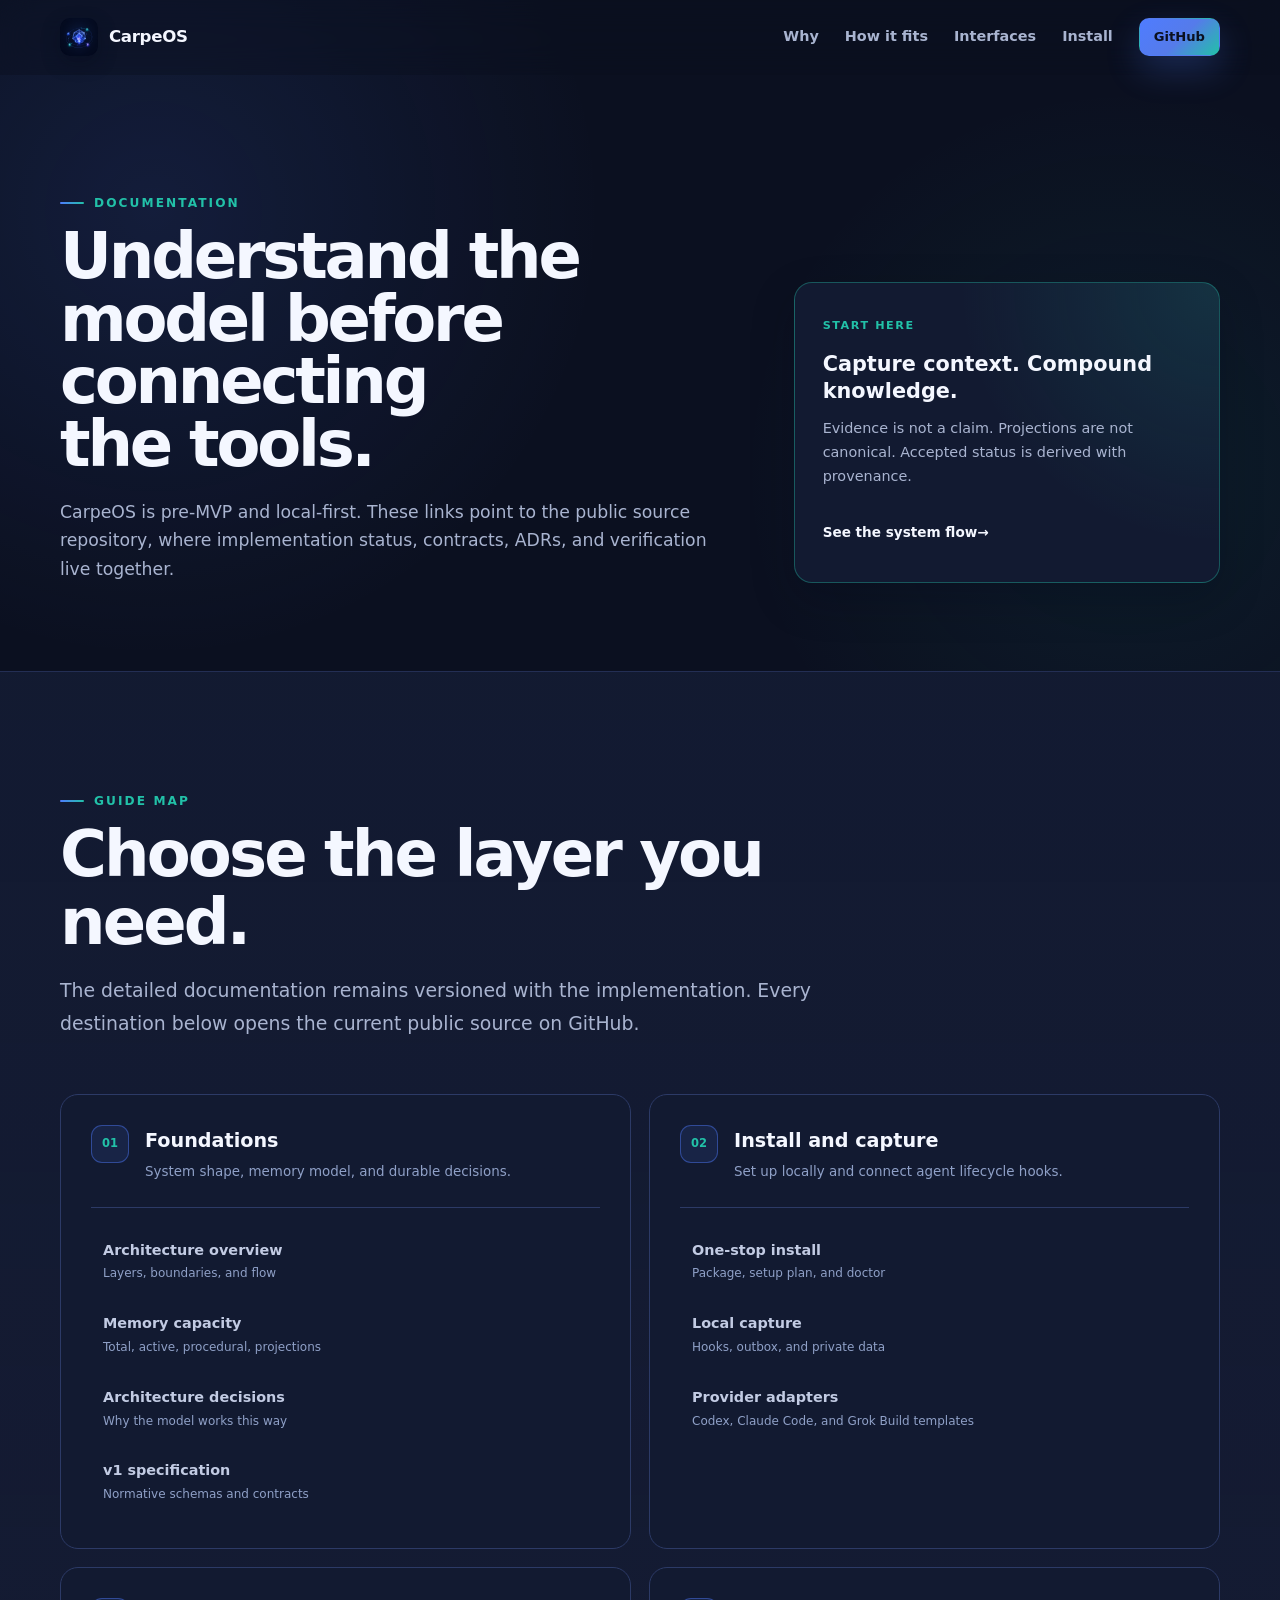
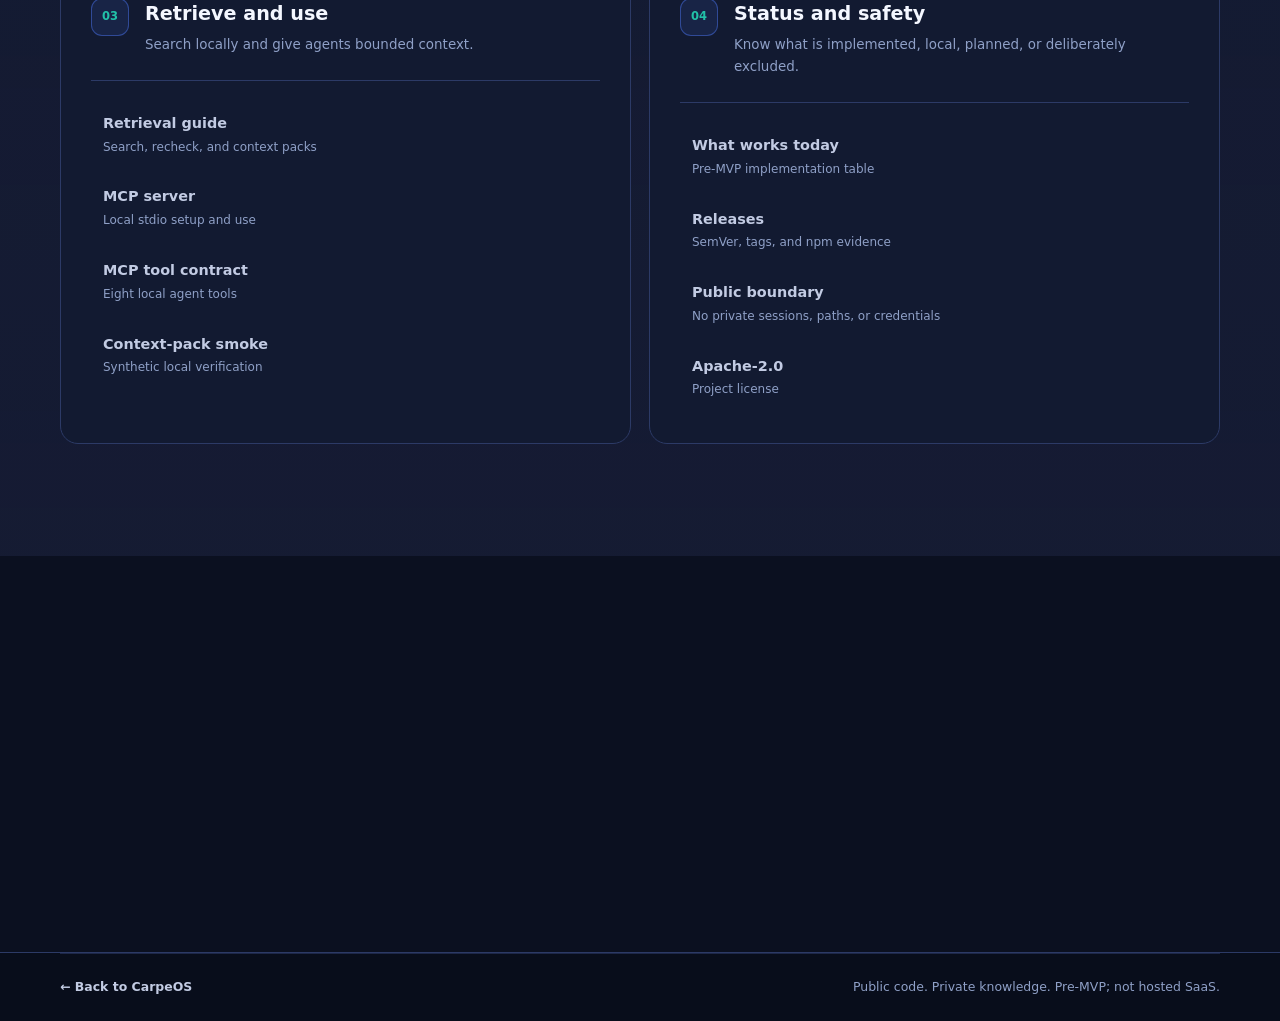
==== docs/index.html @ 7a4522d5 "fix: prevent orphaned closing CTA text" ====
<!doctype html>
<html lang="en">
<head>
  <meta charset="utf-8">
  <meta name="viewport" content="width=device-width, initial-scale=1">
  <meta name="theme-color" content="#0B1020">
  <meta name="description" content="A focused map of CarpeOS architecture, installation, capture, retrieval, MCP, and design records.">
  <title>Documentation — CarpeOS</title>
  <link rel="icon" href="../assets/carpeos-mark.png" type="image/png">
  <link rel="stylesheet" href="../css/styles.css">
  <script src="../js/main.js" defer></script>
</head>
<body>
  <a class="skip-link" href="#main-content">Skip to content</a>

  <header class="site-header is-scrolled" data-header>
    <nav class="nav container" aria-label="Primary navigation">
      <a class="brand" href="../index.html#top" aria-label="CarpeOS home">
        <img src="../assets/carpeos-mark.png" alt="" width="38" height="38">
        <span>CarpeOS</span>
      </a>
      <button class="nav-toggle" type="button" aria-expanded="false" aria-controls="primary-links" aria-label="Open navigation" data-nav-toggle>
        <span aria-hidden="true"></span>
        <span aria-hidden="true"></span>
      </button>
      <div class="nav-links" id="primary-links" data-nav-links>
        <a href="../index.html#why">Why</a>
        <a href="../index.html#how">How it fits</a>
        <a href="../index.html#interfaces">Interfaces</a>
        <a href="../index.html#install">Install</a>
        <a class="button button-small button-primary" href="https://github.com/innocarpe/carpeos" target="_blank" rel="noopener noreferrer">GitHub</a>
      </div>
    </nav>
  </header>

  <main id="main-content" tabindex="-1">
    <section class="docs-hero section" aria-labelledby="docs-heading">
      <div class="container docs-hero-inner">
        <div class="reveal">
          <span class="eyebrow">Documentation</span>
          <h1 id="docs-heading">Understand the model before connecting the tools.</h1>
          <p>CarpeOS is pre-MVP and local-first. These links point to the public source repository, where implementation status, contracts, ADRs, and verification live together.</p>
        </div>
        <div class="docs-hero-card reveal">
          <span>Start here</span>
          <strong>Capture context. Compound knowledge.</strong>
          <p>Evidence is not a claim. Projections are not canonical. Accepted status is derived with provenance.</p>
          <a href="../index.html#how">See the system flow <span aria-hidden="true">→</span></a>
        </div>
      </div>
    </section>

    <section class="docs-directory section section-muted" aria-labelledby="directory-heading">
      <div class="container">
        <div class="section-heading reveal">
          <span class="eyebrow">Guide map</span>
          <h2 id="directory-heading">Choose the layer you need.</h2>
          <p>The detailed documentation remains versioned with the implementation. Every destination below opens the current public source on GitHub.</p>
        </div>

        <div class="docs-directory-grid">
          <section class="docs-group reveal" aria-labelledby="group-foundations">
            <div class="docs-group-heading">
              <span aria-hidden="true">01</span>
              <div><h3 id="group-foundations">Foundations</h3><p>System shape, memory model, and durable decisions.</p></div>
            </div>
            <ul>
              <li><a href="https://github.com/innocarpe/carpeos/blob/main/docs/architecture/overview.md" target="_blank" rel="noopener noreferrer"><span>Architecture overview</span><small>Layers, boundaries, and flow</small></a></li>
              <li><a href="https://github.com/innocarpe/carpeos/blob/main/docs/architecture/memory-capacity.md" target="_blank" rel="noopener noreferrer"><span>Memory capacity</span><small>Total, active, procedural, projections</small></a></li>
              <li><a href="https://github.com/innocarpe/carpeos/tree/main/docs/adr" target="_blank" rel="noopener noreferrer"><span>Architecture decisions</span><small>Why the model works this way</small></a></li>
              <li><a href="https://github.com/innocarpe/carpeos/tree/main/spec/v1" target="_blank" rel="noopener noreferrer"><span>v1 specification</span><small>Normative schemas and contracts</small></a></li>
            </ul>
          </section>

          <section class="docs-group reveal" aria-labelledby="group-install">
            <div class="docs-group-heading">
              <span aria-hidden="true">02</span>
              <div><h3 id="group-install">Install and capture</h3><p>Set up locally and connect agent lifecycle hooks.</p></div>
            </div>
            <ul>
              <li><a href="https://github.com/innocarpe/carpeos/blob/main/docs/guides/one-stop-install.md" target="_blank" rel="noopener noreferrer"><span>One-stop install</span><small>Package, setup plan, and doctor</small></a></li>
              <li><a href="https://github.com/innocarpe/carpeos/blob/main/docs/guides/local-capture.md" target="_blank" rel="noopener noreferrer"><span>Local capture</span><small>Hooks, outbox, and private data</small></a></li>
              <li><a href="https://github.com/innocarpe/carpeos/tree/main/adapters" target="_blank" rel="noopener noreferrer"><span>Provider adapters</span><small>Codex, Claude Code, and Grok Build templates</small></a></li>
            </ul>
          </section>

          <section class="docs-group reveal" aria-labelledby="group-retrieval">
            <div class="docs-group-heading">
              <span aria-hidden="true">03</span>
              <div><h3 id="group-retrieval">Retrieve and use</h3><p>Search locally and give agents bounded context.</p></div>
            </div>
            <ul>
              <li><a href="https://github.com/innocarpe/carpeos/blob/main/docs/guides/retrieval.md" target="_blank" rel="noopener noreferrer"><span>Retrieval guide</span><small>Search, recheck, and context packs</small></a></li>
              <li><a href="https://github.com/innocarpe/carpeos/blob/main/docs/guides/mcp-server.md" target="_blank" rel="noopener noreferrer"><span>MCP server</span><small>Local stdio setup and use</small></a></li>
              <li><a href="https://github.com/innocarpe/carpeos/blob/main/docs/contracts/mcp-tools-v1.md" target="_blank" rel="noopener noreferrer"><span>MCP tool contract</span><small>Eight local agent tools</small></a></li>
              <li><a href="https://github.com/innocarpe/carpeos/blob/main/docs/guides/mcp-context-pack-smoke.md" target="_blank" rel="noopener noreferrer"><span>Context-pack smoke</span><small>Synthetic local verification</small></a></li>
            </ul>
          </section>

          <section class="docs-group reveal" aria-labelledby="group-status">
            <div class="docs-group-heading">
              <span aria-hidden="true">04</span>
              <div><h3 id="group-status">Status and safety</h3><p>Know what is implemented, local, planned, or deliberately excluded.</p></div>
            </div>
            <ul>
              <li><a href="https://github.com/innocarpe/carpeos#what-works-today" target="_blank" rel="noopener noreferrer"><span>What works today</span><small>Pre-MVP implementation table</small></a></li>
              <li><a href="https://github.com/innocarpe/carpeos/blob/main/docs/maintainers/versioning-and-releases.md" target="_blank" rel="noopener noreferrer"><span>Releases</span><small>SemVer, tags, and npm evidence</small></a></li>
              <li><a href="https://github.com/innocarpe/carpeos/blob/main/AGENTS.md" target="_blank" rel="noopener noreferrer"><span>Public boundary</span><small>No private sessions, paths, or credentials</small></a></li>
              <li><a href="https://github.com/innocarpe/carpeos/blob/main/LICENSE" target="_blank" rel="noopener noreferrer"><span>Apache-2.0</span><small>Project license</small></a></li>
            </ul>
          </section>
        </div>
      </div>
    </section>

    <section class="closing-cta" aria-labelledby="closing-title">
      <div class="container closing-inner reveal">
        <div>
          <span class="eyebrow">Ready to inspect</span>
          <h2 id="closing-title">Start with a dry‑run setup plan.</h2>
        </div>
        <div class="closing-actions">
          <a class="button button-primary" href="../index.html#install">Install commands</a>
          <a class="button button-secondary" href="https://github.com/innocarpe/carpeos" target="_blank" rel="noopener noreferrer">Browse source</a>
        </div>
      </div>
    </section>
  </main>

  <footer class="site-footer">
    <div class="container footer-bottom docs-footer-bottom">
      <a href="../index.html#top">← Back to CarpeOS</a>
      <span>Public code. Private knowledge. Pre-MVP; not hosted SaaS.</span>
    </div>
  </footer>
</body>
</html>
---- css/styles.css ----
/* CarpeOS website — original static design system */

:root {
  color-scheme: dark;
  --bg-0: #0b1020;
  --bg-1: #151b33;
  --surface-0: #1a2340;
  --surface-1: #121a31;
  --surface-2: #202b4d;
  --stroke: #2c3a66;
  --stroke-strong: #4f66a3;
  --text-0: #f4f7ff;
  --text-1: #c2cbe3;
  --text-2: #a9b4d0;
  --text-3: #8fa0c7;
  --accent-0: #4f7cff;
  --accent-1: #22c1a8;
  --shadow-soft: 0 24px 80px rgba(0, 0, 0, 0.26);
  --shadow-card: 0 16px 44px rgba(2, 6, 23, 0.22);
  --radius-md: 18px;
  --radius-lg: 26px;
  --radius-xl: 34px;
  --container: 1160px;
  --nav-height: 74px;
  --ease-out: cubic-bezier(0.22, 1, 0.36, 1);
}

*,
*::before,
*::after {
  box-sizing: border-box;
}

html {
  scroll-behavior: smooth;
  overflow-x: hidden;
  scroll-padding-top: calc(var(--nav-height) + 22px);
  background: var(--bg-0);
}

body {
  margin: 0;
  min-width: 320px;
  overflow-x: hidden;
  background:
    radial-gradient(circle at 12% 8%, rgba(79, 124, 255, 0.12), transparent 28rem),
    radial-gradient(circle at 88% 18%, rgba(34, 193, 168, 0.08), transparent 24rem),
    var(--bg-0);
  color: var(--text-1);
  font-family: Inter, ui-sans-serif, system-ui, -apple-system, BlinkMacSystemFont, "Segoe UI", sans-serif;
  font-size: 16px;
  line-height: 1.65;
  text-rendering: optimizeLegibility;
  -webkit-font-smoothing: antialiased;
}

img,
picture,
svg {
  display: block;
  max-width: 100%;
}

button,
a {
  -webkit-tap-highlight-color: transparent;
}

button,
input,
textarea,
select {
  font: inherit;
}

a {
  color: inherit;
  text-decoration: none;
}

a:focus-visible,
button:focus-visible {
  outline: 3px solid var(--accent-1);
  outline-offset: 4px;
  border-radius: 6px;
}

::selection {
  background: rgba(79, 124, 255, 0.42);
  color: var(--text-0);
}

.skip-link {
  position: fixed;
  z-index: 1000;
  top: 14px;
  left: 16px;
  padding: 11px 16px;
  transform: translateY(-150%);
  border: 1px solid var(--accent-1);
  border-radius: 10px;
  background: var(--bg-0);
  color: var(--text-0);
  font-weight: 700;
  transition: transform 160ms ease;
}

.skip-link:focus {
  transform: translateY(0);
}

.container {
  width: min(calc(100% - 40px), var(--container));
  margin-inline: auto;
}

.section {
  position: relative;
  padding: 112px 0;
}

.section-muted {
  border-block: 1px solid rgba(44, 58, 102, 0.65);
  background:
    linear-gradient(180deg, rgba(18, 26, 49, 0.86), rgba(21, 27, 51, 0.68)),
    var(--bg-1);
}

.section-heading {
  max-width: 760px;
  margin-bottom: 54px;
}

.section-heading-split {
  display: grid;
  max-width: none;
  grid-template-columns: minmax(0, 1.1fr) minmax(280px, 0.7fr);
  gap: 56px;
  align-items: end;
}

.section-heading h2,
.model-copy h2,
.install-copy h2,
.closing-inner h2 {
  margin: 10px 0 18px;
  color: var(--text-0);
  font-size: clamp(2.2rem, 5vw, 4rem);
  line-height: 1.05;
  letter-spacing: -0.045em;
}

.section-heading p,
.model-copy > p,
.install-copy > p {
  margin: 0;
  color: var(--text-2);
  font-size: clamp(1rem, 1.7vw, 1.18rem);
  line-height: 1.75;
}

.eyebrow {
  display: inline-flex;
  align-items: center;
  gap: 10px;
  color: var(--accent-1);
  font-size: 0.76rem;
  font-weight: 800;
  letter-spacing: 0.17em;
  text-transform: uppercase;
}

.eyebrow::before {
  width: 24px;
  height: 2px;
  border-radius: 999px;
  background: linear-gradient(90deg, var(--accent-0), var(--accent-1));
  content: "";
}

/* Navigation */

.site-header {
  position: fixed;
  z-index: 100;
  inset: 0 0 auto;
  border-bottom: 1px solid transparent;
  background: rgba(11, 16, 32, 0.4);
  backdrop-filter: blur(16px);
  transition: background 220ms ease, border-color 220ms ease, box-shadow 220ms ease;
}

.site-header.is-scrolled {
  border-color: rgba(44, 58, 102, 0.78);
  background: rgba(11, 16, 32, 0.9);
  box-shadow: 0 12px 38px rgba(0, 0, 0, 0.2);
}

.nav {
  display: flex;
  min-height: var(--nav-height);
  align-items: center;
  justify-content: space-between;
  gap: 28px;
}

.brand {
  display: inline-flex;
  min-height: 44px;
  align-items: center;
  gap: 11px;
  color: var(--text-0);
  font-size: 1.04rem;
  font-weight: 800;
  letter-spacing: -0.02em;
}

.brand img {
  border-radius: 10px;
  box-shadow: 0 7px 18px rgba(3, 8, 25, 0.35);
}

.nav-links {
  display: flex;
  align-items: center;
  gap: 26px;
  color: var(--text-2);
  font-size: 0.9rem;
  font-weight: 650;
}

.nav-links > a:not(.button) {
  position: relative;
  padding: 10px 0;
  transition: color 160ms ease;
}

.nav-links > a:not(.button)::after {
  position: absolute;
  right: 0;
  bottom: 5px;
  left: 0;
  height: 1px;
  transform: scaleX(0);
  transform-origin: left;
  background: var(--accent-1);
  content: "";
  transition: transform 180ms ease;
}

.nav-links > a:not(.button):hover,
.nav-links > a:not(.button):focus-visible {
  color: var(--text-0);
}

.nav-links > a:not(.button):hover::after {
  transform: scaleX(1);
}

.nav-toggle {
  display: none;
  width: 46px;
  height: 46px;
  align-items: center;
  justify-content: center;
  flex-direction: column;
  gap: 6px;
  border: 1px solid var(--stroke);
  border-radius: 12px;
  background: var(--surface-1);
  color: var(--text-0);
  cursor: pointer;
}

.nav-toggle span {
  width: 20px;
  height: 2px;
  border-radius: 99px;
  background: currentColor;
  transition: transform 180ms ease;
}

.nav-toggle[aria-expanded="true"] span:first-child {
  transform: translateY(4px) rotate(45deg);
}

.nav-toggle[aria-expanded="true"] span:last-child {
  transform: translateY(-4px) rotate(-45deg);
}

/* Buttons */

.button {
  display: inline-flex;
  min-height: 50px;
  align-items: center;
  justify-content: center;
  gap: 8px;
  padding: 13px 20px;
  border: 1px solid transparent;
  border-radius: 13px;
  font-size: 0.93rem;
  font-weight: 780;
  line-height: 1;
  transition: transform 180ms var(--ease-out), border-color 180ms ease, background 180ms ease, box-shadow 180ms ease;
}

.button:hover {
  transform: translateY(-2px);
}

.button-primary {
  background: linear-gradient(135deg, var(--accent-0), #557bea 52%, var(--accent-1));
  color: var(--bg-0);
  box-shadow: 0 14px 34px rgba(79, 124, 255, 0.24);
}

.button-primary:hover {
  box-shadow: 0 18px 44px rgba(79, 124, 255, 0.34);
}

.button-secondary,
.button-ghost {
  border-color: var(--stroke);
  background: rgba(26, 35, 64, 0.72);
  color: var(--text-0);
}

.button-secondary:hover,
.button-ghost:hover {
  border-color: var(--stroke-strong);
  background: var(--surface-2);
}

.button-small {
  min-height: 38px;
  padding: 9px 14px;
  border-radius: 10px;
  font-size: 0.82rem;
}

/* Hero */

.hero {
  min-height: 100svh;
  padding-top: calc(var(--nav-height) + 104px);
  padding-bottom: 54px;
  overflow: hidden;
}

.hero::before {
  position: absolute;
  inset: 0;
  opacity: 0.26;
  background-image:
    linear-gradient(rgba(79, 124, 255, 0.09) 1px, transparent 1px),
    linear-gradient(90deg, rgba(79, 124, 255, 0.09) 1px, transparent 1px);
  background-size: 68px 68px;
  mask-image: linear-gradient(to bottom, black, transparent 74%);
  content: "";
  pointer-events: none;
}

.hero-glow {
  position: absolute;
  width: 460px;
  height: 460px;
  border-radius: 50%;
  filter: blur(90px);
  opacity: 0.12;
  pointer-events: none;
}

.hero-glow-one {
  top: 13%;
  left: -220px;
  background: var(--accent-0);
}

.hero-glow-two {
  top: 24%;
  right: -260px;
  background: var(--accent-1);
}

.hero-grid {
  position: relative;
  z-index: 1;
  display: grid;
  grid-template-columns: minmax(0, 0.92fr) minmax(420px, 1.08fr);
  gap: clamp(52px, 8vw, 98px);
  align-items: center;
}

.hero-copy {
  min-width: 0;
}

.status-pill {
  display: inline-flex;
  max-width: 100%;
  align-items: center;
  flex-wrap: wrap;
  gap: 10px;
  margin-bottom: 28px;
  padding: 8px 12px;
  border: 1px solid rgba(79, 124, 255, 0.36);
  border-radius: 999px;
  background: rgba(26, 35, 64, 0.72);
  color: var(--text-2);
  font-size: 0.77rem;
  font-weight: 750;
  letter-spacing: 0.04em;
  overflow-wrap: anywhere;
}

.status-dot {
  width: 8px;
  height: 8px;
  border-radius: 50%;
  background: var(--accent-1);
  box-shadow: 0 0 0 5px rgba(34, 193, 168, 0.12);
}

.hero h1 {
  margin: 0;
  color: var(--text-0);
  font-size: clamp(3.8rem, 7.3vw, 6.8rem);
  line-height: 0.93;
  letter-spacing: -0.068em;
  overflow-wrap: anywhere;
}

.hero h1 span {
  color: var(--accent-1);
}

@supports ((background-clip: text) or (-webkit-background-clip: text)) {
  .hero h1 span {
    background: linear-gradient(100deg, var(--accent-0), #83a0ff 43%, var(--accent-1));
    -webkit-background-clip: text;
    background-clip: text;
    color: transparent;
  }
}

.hero-lede {
  max-width: 660px;
  margin: 30px 0 0;
  color: var(--text-2);
  font-size: clamp(1.08rem, 2vw, 1.28rem);
  line-height: 1.72;
}

.hero-actions {
  display: flex;
  flex-wrap: wrap;
  gap: 12px;
  margin-top: 34px;
}

.hero-note {
  margin: 20px 0 0;
  color: var(--text-3);
  font-size: 0.88rem;
  font-weight: 600;
}

.hero-visual {
  position: relative;
  padding: 34px;
}

.visual-frame {
  position: relative;
  isolation: isolate;
}

.visual-frame::before,
.visual-frame::after {
  position: absolute;
  z-index: -1;
  border-radius: 32px;
  content: "";
}

.visual-frame::before {
  inset: -16px;
  border: 1px solid rgba(79, 124, 255, 0.25);
  background: linear-gradient(145deg, rgba(79, 124, 255, 0.1), rgba(34, 193, 168, 0.06));
  transform: rotate(2deg);
}

.visual-frame::after {
  inset: 14% -8% -11% 12%;
  background: linear-gradient(135deg, rgba(79, 124, 255, 0.2), rgba(34, 193, 168, 0.12));
  filter: blur(52px);
}

.visual-frame > img {
  width: 100%;
  border: 1px solid rgba(143, 160, 199, 0.2);
  border-radius: 28px;
  box-shadow: var(--shadow-soft);
}

.signal-card {
  position: absolute;
  display: grid;
  min-width: 188px;
  gap: 4px;
  padding: 13px 16px;
  border: 1px solid rgba(79, 124, 255, 0.34);
  border-radius: 13px;
  background: rgba(11, 16, 32, 0.9);
  box-shadow: var(--shadow-card);
  backdrop-filter: blur(14px);
}

.signal-card span {
  color: var(--accent-1);
  font-size: 0.67rem;
  font-weight: 800;
  letter-spacing: 0.13em;
  text-transform: uppercase;
}

.signal-card strong {
  color: var(--text-0);
  font-size: 0.78rem;
}

.signal-card-one {
  top: -22px;
  right: -18px;
}

.signal-card-two {
  bottom: -28px;
  left: -24px;
}

.trust-strip {
  position: relative;
  z-index: 2;
  display: grid;
  margin-top: 92px;
  padding: 20px 24px;
  border: 1px solid rgba(44, 58, 102, 0.72);
  border-radius: 16px;
  grid-template-columns: repeat(4, 1fr);
  background: rgba(18, 26, 49, 0.72);
}

.trust-strip span {
  position: relative;
  padding: 0 18px;
  color: var(--text-2);
  font-size: 0.8rem;
  font-weight: 700;
  text-align: center;
}

.trust-strip span + span::before {
  position: absolute;
  top: 10%;
  left: 0;
  width: 1px;
  height: 80%;
  background: var(--stroke);
  content: "";
}

/* Problem cards */

.problem-grid {
  display: grid;
  grid-template-columns: repeat(2, minmax(0, 1fr));
  gap: 18px;
}

.problem-card,
.interface-card,
.docs-card {
  position: relative;
  overflow: hidden;
  border: 1px solid rgba(44, 58, 102, 0.86);
  border-radius: var(--radius-md);
  background: linear-gradient(155deg, rgba(26, 35, 64, 0.96), rgba(18, 26, 49, 0.88));
  box-shadow: var(--shadow-card);
  transition: transform 220ms var(--ease-out), border-color 220ms ease, box-shadow 220ms ease;
}

.problem-card:hover,
.interface-card:hover,
.docs-card:hover {
  transform: translateY(-5px);
  border-color: rgba(79, 124, 255, 0.62);
  box-shadow: 0 22px 54px rgba(0, 0, 0, 0.28);
}

.problem-card {
  display: flex;
  min-height: 260px;
  padding: 30px;
  flex-direction: column;
}

.card-index {
  color: var(--accent-1);
  font-size: 0.72rem;
  font-weight: 850;
  letter-spacing: 0.16em;
}

.problem-card h3,
.interface-card h3,
.docs-card h3,
.process-step h3 {
  margin: 18px 0 10px;
  color: var(--text-0);
  font-size: 1.24rem;
  line-height: 1.25;
  letter-spacing: -0.025em;
}

.problem-card p,
.interface-card p,
.docs-card p,
.process-step p {
  margin: 0;
  color: var(--text-2);
}

.card-resolution {
  margin-top: auto;
  padding: 28px 0 0 16px;
  border-left: 2px solid var(--accent-1);
  color: var(--text-1);
  font-size: 0.86rem;
  line-height: 1.55;
}

/* Architecture */

.architecture-frame {
  margin: 0;
  overflow: hidden;
  border: 1px solid var(--stroke);
  border-radius: var(--radius-lg);
  background: var(--surface-1);
  box-shadow: var(--shadow-soft);
}

.architecture-frame img {
  width: 100%;
  height: auto;
}

.process-grid {
  display: grid;
  margin: 30px 0 0;
  padding: 0;
  grid-template-columns: repeat(4, minmax(0, 1fr));
  list-style: none;
}

.process-step {
  position: relative;
  display: flex;
  gap: 16px;
  padding: 24px 20px;
}

.process-step + .process-step {
  border-left: 1px solid var(--stroke);
}

.process-step > span {
  display: grid;
  width: 32px;
  height: 32px;
  flex: 0 0 auto;
  place-items: center;
  border: 1px solid rgba(79, 124, 255, 0.48);
  border-radius: 10px;
  background: rgba(79, 124, 255, 0.1);
  color: var(--accent-1);
  font-size: 0.74rem;
  font-weight: 850;
}

.process-step h3 {
  margin: 1px 0 8px;
  font-size: 1rem;
}

.process-step p {
  font-size: 0.86rem;
  line-height: 1.55;
}

/* Interfaces */

.interface-grid {
  display: grid;
  grid-template-columns: 1.12fr 0.94fr 0.94fr;
  gap: 18px;
}

.interface-card {
  display: flex;
  min-height: 360px;
  padding: 30px;
  flex-direction: column;
}

.interface-card-featured {
  border-color: rgba(34, 193, 168, 0.34);
  background:
    radial-gradient(circle at 75% 0%, rgba(34, 193, 168, 0.14), transparent 44%),
    linear-gradient(155deg, rgba(26, 35, 64, 0.98), rgba(18, 26, 49, 0.92));
}

.interface-icon {
  display: grid;
  width: 54px;
  height: 54px;
  place-items: center;
  border: 1px solid rgba(79, 124, 255, 0.38);
  border-radius: 15px;
  background: rgba(79, 124, 255, 0.1);
  color: var(--accent-1);
  font-family: ui-monospace, SFMono-Regular, Menlo, Consolas, monospace;
  font-size: 1.1rem;
  font-weight: 800;
}

.interface-label {
  display: block;
  margin-top: 28px;
  color: var(--text-3);
  font-size: 0.75rem;
  font-weight: 800;
  letter-spacing: 0.14em;
  text-transform: uppercase;
}

.interface-card h3 {
  max-width: 340px;
  margin-top: 12px;
  font-size: 1.45rem;
}

.interface-card code {
  display: block;
  overflow-x: auto;
  margin-top: auto;
  padding: 12px 14px;
  border: 1px solid rgba(44, 58, 102, 0.7);
  border-radius: 10px;
  background: rgba(11, 16, 32, 0.62);
  color: var(--text-2);
  font-family: ui-monospace, SFMono-Regular, Menlo, Consolas, monospace;
  font-size: 0.8rem;
  overflow-wrap: anywhere;
  white-space: normal;
}

/* Trust model */

.model-grid {
  display: grid;
  grid-template-columns: minmax(0, 0.86fr) minmax(420px, 1.14fr);
  gap: clamp(58px, 9vw, 110px);
  align-items: center;
}

.check-list {
  display: grid;
  gap: 14px;
  margin: 30px 0 0;
  padding: 0;
  list-style: none;
}

.check-list li {
  position: relative;
  padding-left: 31px;
  color: var(--text-1);
}

.check-list li::before {
  position: absolute;
  top: 0.4em;
  left: 0;
  display: grid;
  width: 18px;
  height: 18px;
  place-items: center;
  border: 1px solid rgba(34, 193, 168, 0.42);
  border-radius: 50%;
  background: rgba(34, 193, 168, 0.1);
  color: var(--accent-1);
  content: "✓";
  font-size: 0.68rem;
  font-weight: 900;
}

.model-stack {
  display: grid;
  padding: 34px;
  border: 1px solid var(--stroke);
  border-radius: var(--radius-lg);
  background:
    radial-gradient(circle at 50% 10%, rgba(79, 124, 255, 0.14), transparent 42%),
    var(--surface-1);
  box-shadow: var(--shadow-soft);
}

.model-node {
  display: flex;
  min-height: 66px;
  align-items: center;
  justify-content: space-between;
  gap: 16px;
  padding: 16px 20px;
  border: 1px solid var(--stroke);
  border-radius: 13px;
  background: rgba(26, 35, 64, 0.82);
}

.model-node span {
  color: var(--text-0);
  font-weight: 800;
}

.model-node small {
  color: var(--text-3);
  font-size: 0.78rem;
}

.model-node-accent {
  border-color: rgba(79, 124, 255, 0.72);
  background: linear-gradient(120deg, rgba(79, 124, 255, 0.18), rgba(34, 193, 168, 0.08));
}

.model-arrow {
  height: 28px;
  color: var(--accent-1);
  text-align: center;
}

.model-branch {
  display: grid;
  margin-top: 28px;
  grid-template-columns: 1fr 1fr;
  gap: 12px;
}

.model-branch .model-node {
  display: grid;
  justify-content: start;
}

.model-result {
  margin-top: 18px;
  padding: 18px 20px;
  border-radius: 13px;
  background: linear-gradient(100deg, var(--accent-0), var(--accent-1));
  color: var(--bg-0);
  font-weight: 850;
  text-align: center;
}

/* Install */

.section-install {
  border-block: 1px solid var(--stroke);
  background:
    radial-gradient(circle at 15% 48%, rgba(79, 124, 255, 0.13), transparent 34%),
    radial-gradient(circle at 90% 50%, rgba(34, 193, 168, 0.08), transparent 28%),
    var(--surface-1);
}

.install-grid {
  display: grid;
  grid-template-columns: minmax(0, 0.78fr) minmax(480px, 1.22fr);
  gap: clamp(52px, 8vw, 90px);
  align-items: center;
}

.install-links {
  display: flex;
  flex-wrap: wrap;
  gap: 22px;
  margin-top: 28px;
}

.install-links a {
  display: inline-flex;
  min-height: 44px;
  align-items: center;
  color: var(--text-0);
  font-weight: 750;
}

.install-links a:hover {
  color: var(--accent-1);
}

.terminal {
  overflow: hidden;
  border: 1px solid rgba(79, 124, 255, 0.36);
  border-radius: 18px;
  background: #080d1b;
  box-shadow: var(--shadow-soft);
}

.terminal-bar {
  display: grid;
  min-height: 48px;
  padding: 0 16px;
  align-items: center;
  grid-template-columns: 1fr auto 1fr;
  border-bottom: 1px solid var(--stroke);
  background: var(--surface-0);
  color: var(--text-3);
  font-size: 0.72rem;
  font-weight: 700;
}

.terminal-dots {
  display: flex;
  gap: 6px;
}

.terminal-dots i {
  width: 8px;
  height: 8px;
  border-radius: 50%;
  background: var(--stroke-strong);
}

.terminal-dots i:nth-child(2) {
  background: var(--accent-0);
}

.terminal-dots i:nth-child(3) {
  background: var(--accent-1);
}

.copy-button {
  justify-self: end;
  min-width: 44px;
  min-height: 44px;
  padding: 7px 10px;
  border: 1px solid var(--stroke);
  border-radius: 8px;
  background: transparent;
  color: var(--text-2);
  font-size: 0.7rem;
  font-weight: 750;
  cursor: pointer;
}

.copy-button:hover {
  border-color: var(--accent-1);
  color: var(--text-0);
}

.terminal pre {
  margin: 0;
  padding: 28px;
  overflow-x: auto;
  color: var(--text-0);
  font-family: ui-monospace, SFMono-Regular, Menlo, Consolas, monospace;
  font-size: 0.86rem;
  line-height: 1.85;
  white-space: pre;
}

.terminal .comment {
  color: var(--text-3);
}

.terminal-footnote {
  margin: 0;
  padding: 15px 28px;
  border-top: 1px solid var(--stroke);
  background: rgba(18, 26, 49, 0.72);
  color: var(--text-3);
  font-size: 0.76rem;
}

/* Docs */

.docs-grid {
  display: grid;
  grid-template-columns: repeat(3, minmax(0, 1fr));
  gap: 18px;
}

.docs-card {
  display: flex;
  min-height: 300px;
  flex-direction: column;
  padding: 28px;
}

.docs-card > span {
  color: var(--accent-1);
  font-size: 0.7rem;
  font-weight: 800;
  letter-spacing: 0.14em;
  text-transform: uppercase;
}

.docs-card h3 {
  font-size: 1.4rem;
}

.docs-card strong {
  margin-top: auto;
  padding-top: 24px;
  color: var(--text-0);
  font-size: 0.82rem;
}

.docs-hero {
  padding-top: calc(var(--nav-height) + 112px);
  padding-bottom: 88px;
}

.docs-hero-inner {
  display: grid;
  grid-template-columns: minmax(0, 1.12fr) minmax(360px, 0.72fr);
  gap: clamp(48px, 5.5vw, 76px);
  align-items: end;
}

.docs-hero h1 {
  max-width: 760px;
  margin: 12px 0 22px;
  color: var(--text-0);
  font-size: clamp(3.4rem, 5vw, 4.6rem);
  line-height: 0.98;
  letter-spacing: -0.05em;
  overflow-wrap: normal;
  text-wrap: balance;
  word-break: normal;
}

.docs-hero p {
  max-width: 740px;
  margin: 0;
  color: var(--text-2);
  font-size: 1.08rem;
}

.docs-hero-card {
  padding: 28px;
  border: 1px solid rgba(34, 193, 168, 0.36);
  border-radius: var(--radius-md);
  background:
    radial-gradient(circle at 100% 0%, rgba(34, 193, 168, 0.14), transparent 50%),
    var(--surface-1);
  box-shadow: var(--shadow-card);
}

.docs-hero-card > span {
  color: var(--accent-1);
  font-size: 0.7rem;
  font-weight: 800;
  letter-spacing: 0.14em;
  text-transform: uppercase;
}

.docs-hero-card strong {
  display: block;
  margin-top: 14px;
  color: var(--text-0);
  font-size: 1.3rem;
  line-height: 1.3;
}

.docs-hero-card p {
  margin-top: 12px;
  font-size: 0.9rem;
}

.docs-hero-card a {
  display: inline-flex;
  min-height: 44px;
  margin-top: 22px;
  align-items: center;
  color: var(--text-0);
  font-size: 0.85rem;
  font-weight: 800;
}

.docs-hero-card a:hover {
  color: var(--accent-1);
}

.docs-directory {
  border-bottom: 0;
}

.docs-directory-grid {
  display: grid;
  grid-template-columns: repeat(2, minmax(0, 1fr));
  gap: 18px;
}

.docs-group {
  padding: 30px;
  border: 1px solid var(--stroke);
  border-radius: var(--radius-md);
  background: rgba(18, 26, 49, 0.7);
}

.docs-group-heading {
  display: flex;
  gap: 16px;
  align-items: flex-start;
  padding-bottom: 24px;
  border-bottom: 1px solid var(--stroke);
}

.docs-group-heading > span {
  display: grid;
  width: 38px;
  height: 38px;
  flex: 0 0 auto;
  place-items: center;
  border: 1px solid rgba(79, 124, 255, 0.44);
  border-radius: 11px;
  background: rgba(79, 124, 255, 0.1);
  color: var(--accent-1);
  font-size: 0.72rem;
  font-weight: 850;
}

.docs-group h3 {
  margin: 0;
  color: var(--text-0);
  font-size: 1.2rem;
}

.docs-group-heading p {
  margin: 4px 0 0;
  color: var(--text-3);
  font-size: 0.84rem;
}

.docs-group ul {
  display: grid;
  gap: 2px;
  margin: 18px 0 0;
  padding: 0;
  list-style: none;
}

.docs-group li a {
  display: grid;
  padding: 13px 12px;
  border-radius: 10px;
  transition: background 160ms ease;
}

.docs-group li a:hover {
  background: var(--surface-0);
}

.docs-group li span {
  color: var(--text-1);
  font-size: 0.9rem;
  font-weight: 750;
}

.docs-group li small {
  margin-top: 2px;
  color: var(--text-3);
  font-size: 0.75rem;
}

.docs-footer-bottom a {
  color: var(--text-1);
  font-weight: 750;
}

.docs-footer-bottom a:hover {
  color: var(--accent-1);
}

/* Closing + footer */

.closing-cta {
  padding: 0 0 96px;
}

.closing-inner {
  display: flex;
  min-height: 300px;
  align-items: center;
  justify-content: space-between;
  gap: 42px;
  padding: clamp(38px, 6vw, 70px);
  overflow: hidden;
  border: 1px solid rgba(79, 124, 255, 0.44);
  border-radius: var(--radius-xl);
  background:
    radial-gradient(circle at 10% 20%, rgba(79, 124, 255, 0.22), transparent 36%),
    radial-gradient(circle at 90% 90%, rgba(34, 193, 168, 0.14), transparent 32%),
    var(--surface-0);
  box-shadow: var(--shadow-soft);
}

.closing-inner > div:first-child {
  min-width: 0;
  flex: 1;
}

.closing-inner h2 {
  max-width: 780px;
  margin-bottom: 0;
  font-size: clamp(2.2rem, 4vw, 3.4rem);
  line-height: 1.02;
  letter-spacing: -0.045em;
  overflow-wrap: normal;
  text-wrap: balance;
  word-break: normal;
}

.closing-actions {
  display: flex;
  flex: 0 0 auto;
  flex-direction: column;
  gap: 12px;
}

.site-footer {
  border-top: 1px solid var(--stroke);
  background: #080d1b;
}

.footer-grid {
  display: grid;
  padding-block: 68px 48px;
  grid-template-columns: 1.25fr 0.75fr;
  gap: 48px;
}

.footer-brand p {
  max-width: 430px;
  margin: 18px 0 0;
  color: var(--text-3);
}

.footer-links {
  display: grid;
  grid-template-columns: 1fr 1fr;
  gap: 38px;
}

.footer-links > div {
  display: grid;
  align-content: start;
  gap: 10px;
}

.footer-links strong {
  margin-bottom: 6px;
  color: var(--text-0);
  font-size: 0.78rem;
  letter-spacing: 0.08em;
  text-transform: uppercase;
}

.footer-links a {
  color: var(--text-3);
  font-size: 0.86rem;
}

.footer-links a:hover {
  color: var(--accent-1);
}

.footer-bottom {
  display: flex;
  min-height: 68px;
  align-items: center;
  justify-content: space-between;
  border-top: 1px solid rgba(44, 58, 102, 0.6);
  color: var(--text-3);
  font-size: 0.78rem;
}

/* Progressive reveal: content is visible unless JS proves enhancement support. */

.reveal {
  opacity: 1;
  transform: none;
}

.reveal-ready .reveal {
  opacity: 0;
  transform: translateY(22px);
  transition: opacity 700ms var(--ease-out), transform 700ms var(--ease-out);
}

.reveal-ready .reveal.is-visible {
  opacity: 1;
  transform: none;
}

.reveal-ready .problem-grid .reveal:nth-child(2),
.reveal-ready .interface-grid .reveal:nth-child(2),
.reveal-ready .docs-grid .reveal:nth-child(2) {
  transition-delay: 80ms;
}

.reveal-ready .problem-grid .reveal:nth-child(3),
.reveal-ready .interface-grid .reveal:nth-child(3),
.reveal-ready .docs-grid .reveal:nth-child(3) {
  transition-delay: 150ms;
}

.reveal-ready .problem-grid .reveal:nth-child(4) {
  transition-delay: 220ms;
}

/* Responsive */

@media (max-width: 1060px) {
  .nav-links {
    gap: 16px;
  }

  .nav-links > a:nth-child(3),
  .nav-links > a:nth-child(4) {
    display: none;
  }

  .hero-grid,
  .model-grid,
  .install-grid,
  .docs-hero-inner {
    grid-template-columns: 1fr;
  }

  .hero-copy {
    max-width: 820px;
  }

  .hero h1 {
    max-width: 850px;
  }

  .hero-visual {
    width: min(780px, 100%);
    margin-inline: auto;
  }

  .interface-grid {
    grid-template-columns: repeat(2, minmax(0, 1fr));
  }

  .interface-card-featured {
    grid-column: 1 / -1;
  }

  .process-grid {
    grid-template-columns: repeat(2, 1fr);
  }

  .process-step:nth-child(3) {
    border-left: 0;
  }

  .process-step:nth-child(n + 3) {
    border-top: 1px solid var(--stroke);
  }
}

@media (max-width: 820px) {
  :root {
    --nav-height: 68px;
  }

  .container {
    width: min(calc(100% - 30px), var(--container));
  }

  .section {
    padding: 86px 0;
  }

  .site-header {
    position: relative;
  }

  .nav-enhanced .site-header {
    position: fixed;
  }

  .nav {
    position: relative;
  }

  .nav-links {
    flex-wrap: wrap;
    justify-content: flex-end;
  }

  .nav-links > a:nth-child(3),
  .nav-links > a:nth-child(4) {
    display: inline-flex;
  }

  .nav-enhanced .nav-toggle {
    display: flex;
  }

  .nav-enhanced .nav-links {
    position: absolute;
    top: calc(100% + 9px);
    right: 0;
    left: 0;
    display: none;
    padding: 18px;
    align-items: stretch;
    flex-direction: column;
    gap: 3px;
    border: 1px solid var(--stroke);
    border-radius: 16px;
    background: rgba(11, 16, 32, 0.98);
    box-shadow: var(--shadow-soft);
  }

  .nav-enhanced .nav-links[data-open="true"] {
    display: flex;
  }

  .nav-enhanced .nav-links > a {
    min-height: 46px;
    padding: 11px 13px;
    align-items: center;
    border-radius: 9px;
  }

  .nav-enhanced .nav-links > a:not(.button):hover {
    background: var(--surface-1);
  }

  .nav-enhanced .nav-links > a:not(.button)::after {
    display: none;
  }

  .hero {
    min-height: auto;
    padding-top: calc(var(--nav-height) + 78px);
  }

  .hero-grid {
    gap: 54px;
  }

  .hero-visual {
    padding: 18px;
  }

  .trust-strip {
    margin-top: 72px;
    grid-template-columns: repeat(2, 1fr);
  }

  .trust-strip span {
    padding: 12px;
  }

  .trust-strip span + span::before {
    display: none;
  }

  .trust-strip span:nth-child(n + 3) {
    border-top: 1px solid var(--stroke);
  }

  .section-heading-split,
  .problem-grid,
  .docs-grid,
  .docs-directory-grid,
  .footer-grid {
    grid-template-columns: 1fr;
  }

  .section-heading-split {
    gap: 20px;
  }

  .interface-grid {
    grid-template-columns: 1fr;
  }

  .interface-card-featured {
    grid-column: auto;
  }

  .closing-inner {
    align-items: flex-start;
    flex-direction: column;
  }

  .closing-actions {
    width: 100%;
    flex-direction: row;
    flex-wrap: wrap;
  }
}

@media (max-width: 560px) {
  body {
    font-size: 15.5px;
  }

  .section {
    padding: 72px 0;
  }

  .section-heading {
    margin-bottom: 38px;
  }

  .hero h1 {
    font-size: clamp(3.1rem, 15vw, 4.2rem);
  }
  .docs-hero h1 {
    font-size: clamp(2.8rem, 14vw, 4rem);
  }


  .hero-actions,
  .hero-actions .button,
  .closing-actions,
  .closing-actions .button {
    width: 100%;
  }

  .visual-frame::before {
    inset: -8px;
  }

  .signal-card {
    position: relative;
    inset: auto;
    min-width: 0;
    margin-top: 10px;
  }

  .trust-strip,
  .process-grid,
  .model-branch,
  .footer-links {
    grid-template-columns: 1fr;
  }

  .trust-strip span:nth-child(n + 2),
  .process-step:nth-child(n + 2) {
    border-top: 1px solid var(--stroke);
  }

  .process-step,
  .process-step + .process-step {
    border-left: 0;
  }

  .problem-card,
  .interface-card,
  .docs-card,
  .model-stack {
    padding: 24px;
  }
  .docs-group {
    padding: 24px;
  }

  .problem-card {
    min-height: 300px;
  }

  .terminal pre {
    padding: 22px 18px;
    font-size: 0.76rem;
  }

  .terminal-footnote {
    padding-inline: 18px;
  }

  .footer-links a,
  .footer-bottom a {
    display: inline-flex;
    min-height: 44px;
    align-items: center;
  }
  .footer-bottom {
    min-height: 88px;
    align-items: flex-start;
    justify-content: center;
    flex-direction: column;
    gap: 5px;
  }
}

@media (prefers-reduced-motion: reduce) {
  html {
    scroll-behavior: auto;
  }

  *,
  *::before,
  *::after {
    scroll-behavior: auto !important;
    animation: none !important;
    transition: none !important;
  }

  .reveal-ready .reveal,
  .reveal-ready .reveal.is-visible {
    opacity: 1;
    transform: none;
  }

  .button:hover,
  .problem-card:hover,
  .interface-card:hover,
  .docs-card:hover {
    transform: none;
  }
}

@media (forced-colors: active) {
  .hero h1 span {
    background: none;
    color: CanvasText;
  }

  .button-primary,
  .model-result {
    background: ButtonFace;
    color: ButtonText;
  }
}
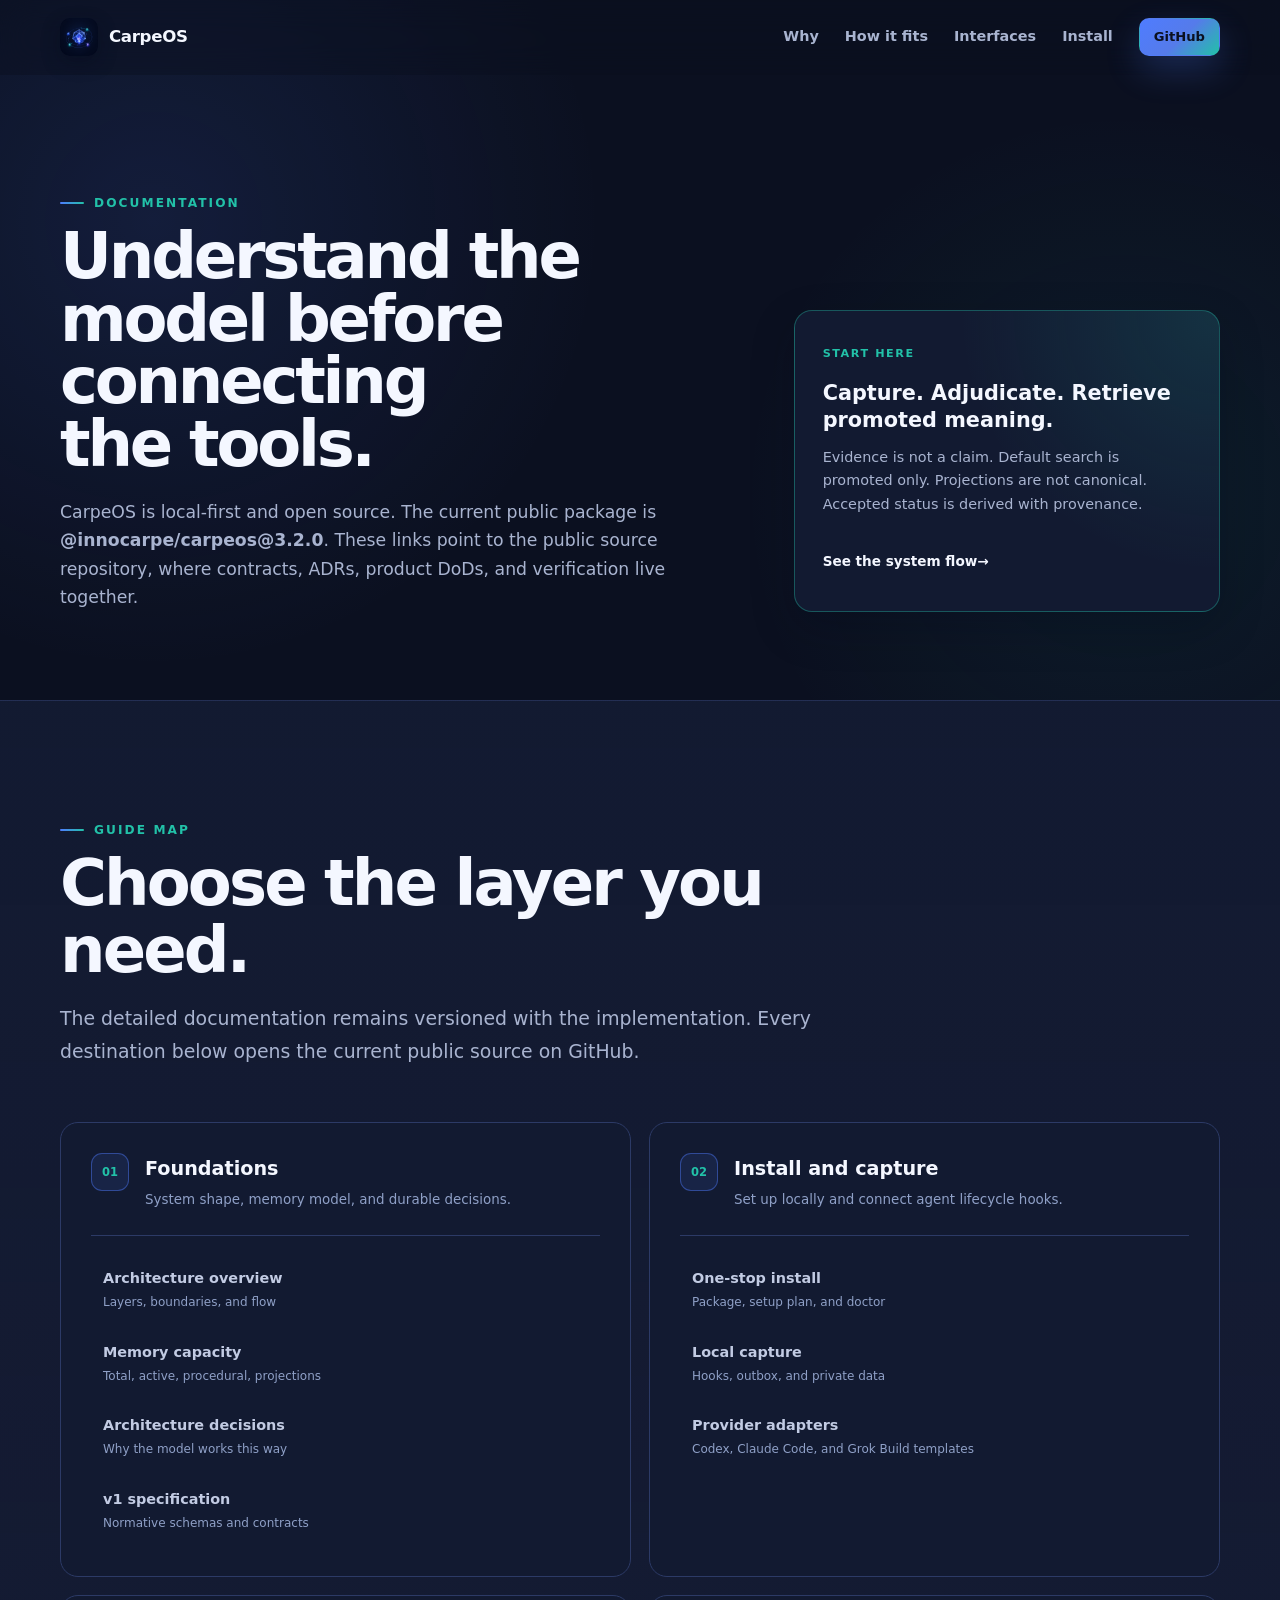
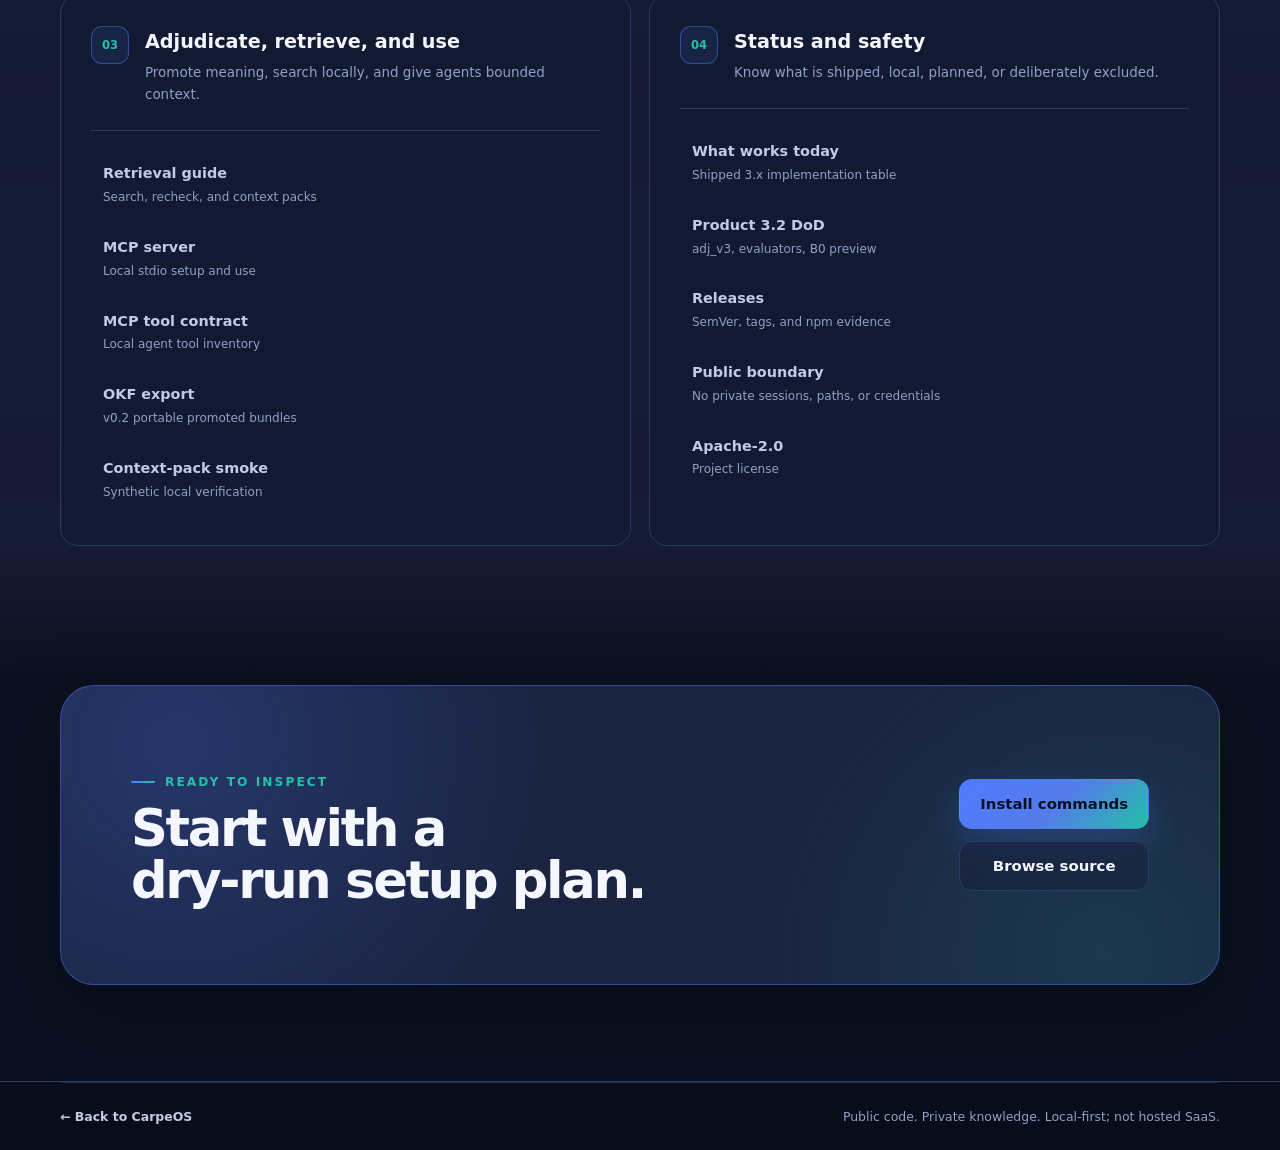
==== commit 1a3dc025: "feat: update docs hub for CarpeOS 3.2 Point operators at current package status, OKF export, and the" ====
--- a/docs/index.html
+++ b/docs/index.html
@@ -4,7 +4,7 @@
   <meta charset="utf-8">
   <meta name="viewport" content="width=device-width, initial-scale=1">
   <meta name="theme-color" content="#0B1020">
-  <meta name="description" content="A focused map of CarpeOS architecture, installation, capture, retrieval, MCP, and design records.">
+  <meta name="description" content="A focused map of CarpeOS architecture, installation, capture, adjudication, retrieval, MCP, OKF export, and design records.">
   <title>Documentation — CarpeOS</title>
   <link rel="icon" href="../assets/carpeos-mark.png" type="image/png">
   <link rel="stylesheet" href="../css/styles.css">
@@ -39,12 +39,12 @@
         <div class="reveal">
           <span class="eyebrow">Documentation</span>
           <h1 id="docs-heading">Understand the model before connecting the tools.</h1>
-          <p>CarpeOS is pre-MVP and local-first. These links point to the public source repository, where implementation status, contracts, ADRs, and verification live together.</p>
+          <p>CarpeOS is local-first and open source. The current public package is <strong>@innocarpe/carpeos@3.2.0</strong>. These links point to the public source repository, where contracts, ADRs, product DoDs, and verification live together.</p>
         </div>
         <div class="docs-hero-card reveal">
           <span>Start here</span>
-          <strong>Capture context. Compound knowledge.</strong>
-          <p>Evidence is not a claim. Projections are not canonical. Accepted status is derived with provenance.</p>
+          <strong>Capture. Adjudicate. Retrieve promoted meaning.</strong>
+          <p>Evidence is not a claim. Default search is promoted only. Projections are not canonical. Accepted status is derived with provenance.</p>
           <a href="../index.html#how">See the system flow <span aria-hidden="true">→</span></a>
         </div>
       </div>
@@ -87,12 +87,13 @@
           <section class="docs-group reveal" aria-labelledby="group-retrieval">
             <div class="docs-group-heading">
               <span aria-hidden="true">03</span>
-              <div><h3 id="group-retrieval">Retrieve and use</h3><p>Search locally and give agents bounded context.</p></div>
+              <div><h3 id="group-retrieval">Adjudicate, retrieve, and use</h3><p>Promote meaning, search locally, and give agents bounded context.</p></div>
             </div>
             <ul>
               <li><a href="https://github.com/innocarpe/carpeos/blob/main/docs/guides/retrieval.md" target="_blank" rel="noopener noreferrer"><span>Retrieval guide</span><small>Search, recheck, and context packs</small></a></li>
               <li><a href="https://github.com/innocarpe/carpeos/blob/main/docs/guides/mcp-server.md" target="_blank" rel="noopener noreferrer"><span>MCP server</span><small>Local stdio setup and use</small></a></li>
-              <li><a href="https://github.com/innocarpe/carpeos/blob/main/docs/contracts/mcp-tools-v1.md" target="_blank" rel="noopener noreferrer"><span>MCP tool contract</span><small>Eight local agent tools</small></a></li>
+              <li><a href="https://github.com/innocarpe/carpeos/blob/main/docs/contracts/mcp-tools-v1.md" target="_blank" rel="noopener noreferrer"><span>MCP tool contract</span><small>Local agent tool inventory</small></a></li>
+              <li><a href="https://github.com/innocarpe/carpeos/blob/main/docs/guides/okf-export.md" target="_blank" rel="noopener noreferrer"><span>OKF export</span><small>v0.2 portable promoted bundles</small></a></li>
               <li><a href="https://github.com/innocarpe/carpeos/blob/main/docs/guides/mcp-context-pack-smoke.md" target="_blank" rel="noopener noreferrer"><span>Context-pack smoke</span><small>Synthetic local verification</small></a></li>
             </ul>
           </section>
@@ -100,10 +101,11 @@
           <section class="docs-group reveal" aria-labelledby="group-status">
             <div class="docs-group-heading">
               <span aria-hidden="true">04</span>
-              <div><h3 id="group-status">Status and safety</h3><p>Know what is implemented, local, planned, or deliberately excluded.</p></div>
+              <div><h3 id="group-status">Status and safety</h3><p>Know what is shipped, local, planned, or deliberately excluded.</p></div>
             </div>
             <ul>
-              <li><a href="https://github.com/innocarpe/carpeos#what-works-today" target="_blank" rel="noopener noreferrer"><span>What works today</span><small>Pre-MVP implementation table</small></a></li>
+              <li><a href="https://github.com/innocarpe/carpeos#what-works-today" target="_blank" rel="noopener noreferrer"><span>What works today</span><small>Shipped 3.x implementation table</small></a></li>
+              <li><a href="https://github.com/innocarpe/carpeos/blob/main/docs/maintainers/product-3.2.0.md" target="_blank" rel="noopener noreferrer"><span>Product 3.2 DoD</span><small>adj_v3, evaluators, B0 preview</small></a></li>
               <li><a href="https://github.com/innocarpe/carpeos/blob/main/docs/maintainers/versioning-and-releases.md" target="_blank" rel="noopener noreferrer"><span>Releases</span><small>SemVer, tags, and npm evidence</small></a></li>
               <li><a href="https://github.com/innocarpe/carpeos/blob/main/AGENTS.md" target="_blank" rel="noopener noreferrer"><span>Public boundary</span><small>No private sessions, paths, or credentials</small></a></li>
               <li><a href="https://github.com/innocarpe/carpeos/blob/main/LICENSE" target="_blank" rel="noopener noreferrer"><span>Apache-2.0</span><small>Project license</small></a></li>
@@ -130,7 +132,7 @@
   <footer class="site-footer">
     <div class="container footer-bottom docs-footer-bottom">
       <a href="../index.html#top">← Back to CarpeOS</a>
-      <span>Public code. Private knowledge. Pre-MVP; not hosted SaaS.</span>
+      <span>Public code. Private knowledge. Local-first; not hosted SaaS.</span>
     </div>
   </footer>
 </body>
--- a/css/styles.css
+++ b/css/styles.css
@@ -60,6 +60,9 @@
   display: block;
   max-width: 100%;
 }
+img {
+  height: auto;
+}
 
 button,
 a {
@@ -387,8 +390,8 @@
   position: relative;
   z-index: 1;
   display: grid;
-  grid-template-columns: minmax(0, 0.92fr) minmax(420px, 1.08fr);
-  gap: clamp(52px, 8vw, 98px);
+  grid-template-columns: minmax(0, 1fr) minmax(440px, 1fr);
+  gap: clamp(48px, 5.5vw, 76px);
   align-items: center;
 }
 
@@ -425,13 +428,15 @@
 .hero h1 {
   margin: 0;
   color: var(--text-0);
-  font-size: clamp(3.8rem, 7.3vw, 6.8rem);
-  line-height: 0.93;
-  letter-spacing: -0.068em;
-  overflow-wrap: anywhere;
+  font-size: clamp(3.6rem, 6vw, 5rem);
+  line-height: 0.94;
+  letter-spacing: -0.058em;
+  overflow-wrap: normal;
+  word-break: normal;
 }
 
 .hero h1 span {
+  display: block;
   color: var(--accent-1);
 }
 
@@ -704,13 +709,13 @@
 
 .interface-grid {
   display: grid;
-  grid-template-columns: 1.12fr 0.94fr 0.94fr;
+  grid-template-columns: repeat(2, minmax(0, 1fr));
   gap: 18px;
 }
 
 .interface-card {
   display: flex;
-  min-height: 360px;
+  min-height: 320px;
   padding: 30px;
   flex-direction: column;
 }
@@ -771,9 +776,19 @@
 
 .model-grid {
   display: grid;
-  grid-template-columns: minmax(0, 0.86fr) minmax(420px, 1.14fr);
-  gap: clamp(58px, 9vw, 110px);
+  grid-template-columns: minmax(0, 1fr) minmax(440px, 1fr);
+  gap: clamp(48px, 5.5vw, 76px);
   align-items: center;
+}
+
+.model-copy h2,
+.install-copy h2 {
+  font-size: clamp(2.5rem, 3.4vw, 3.35rem);
+  line-height: 1.03;
+  letter-spacing: -0.045em;
+  overflow-wrap: normal;
+  text-wrap: balance;
+  word-break: normal;
 }
 
 .check-list {
@@ -853,7 +868,7 @@
 
 .model-branch {
   display: grid;
-  margin-top: 28px;
+  margin-block: 12px 0;
   grid-template-columns: 1fr 1fr;
   gap: 12px;
 }
@@ -873,6 +888,15 @@
   text-align: center;
 }
 
+.install-copy code {
+  padding: 0.12em 0.4em;
+  border-radius: 6px;
+  background: rgba(79, 124, 255, 0.12);
+  color: var(--text-0);
+  font-family: ui-monospace, SFMono-Regular, Menlo, Consolas, monospace;
+  font-size: 0.88em;
+}
+
 /* Install */
 
 .section-install {
@@ -885,8 +909,8 @@
 
 .install-grid {
   display: grid;
-  grid-template-columns: minmax(0, 0.78fr) minmax(480px, 1.22fr);
-  gap: clamp(52px, 8vw, 90px);
+  grid-template-columns: minmax(0, 0.96fr) minmax(460px, 1.04fr);
+  gap: clamp(48px, 5.5vw, 76px);
   align-items: center;
 }
 
@@ -1198,6 +1222,15 @@
 
 .closing-cta {
   padding: 0 0 96px;
+}
+.section.docs-directory {
+  padding-bottom: 0;
+  border-bottom: 0;
+}
+
+.docs-directory + .closing-cta {
+  padding-top: calc(clamp(20px, 2vw, 28px) + clamp(64px, 7vw, 96px) + 24px);
+  background: linear-gradient(180deg, var(--bg-1) 0, var(--bg-0) 140px);
 }
 
 .closing-inner {
@@ -1327,7 +1360,8 @@
   transition-delay: 150ms;
 }
 
-.reveal-ready .problem-grid .reveal:nth-child(4) {
+.reveal-ready .problem-grid .reveal:nth-child(4),
+.reveal-ready .interface-grid .reveal:nth-child(4) {
   transition-delay: 220ms;
 }
 
@@ -1364,11 +1398,7 @@
   }
 
   .interface-grid {
-    grid-template-columns: repeat(2, minmax(0, 1fr));
-  }
-
-  .interface-card-featured {
-    grid-column: 1 / -1;
+    grid-template-columns: 1fr;
   }
 
   .process-grid {
@@ -1395,6 +1425,12 @@
 
   .section {
     padding: 86px 0;
+  }
+  .signal-card {
+    position: relative;
+    inset: auto;
+    min-width: 0;
+    margin-top: 10px;
   }
 
   .site-header {
@@ -1552,12 +1588,6 @@
     inset: -8px;
   }
 
-  .signal-card {
-    position: relative;
-    inset: auto;
-    min-width: 0;
-    margin-top: 10px;
-  }
 
   .trust-strip,
   .process-grid,
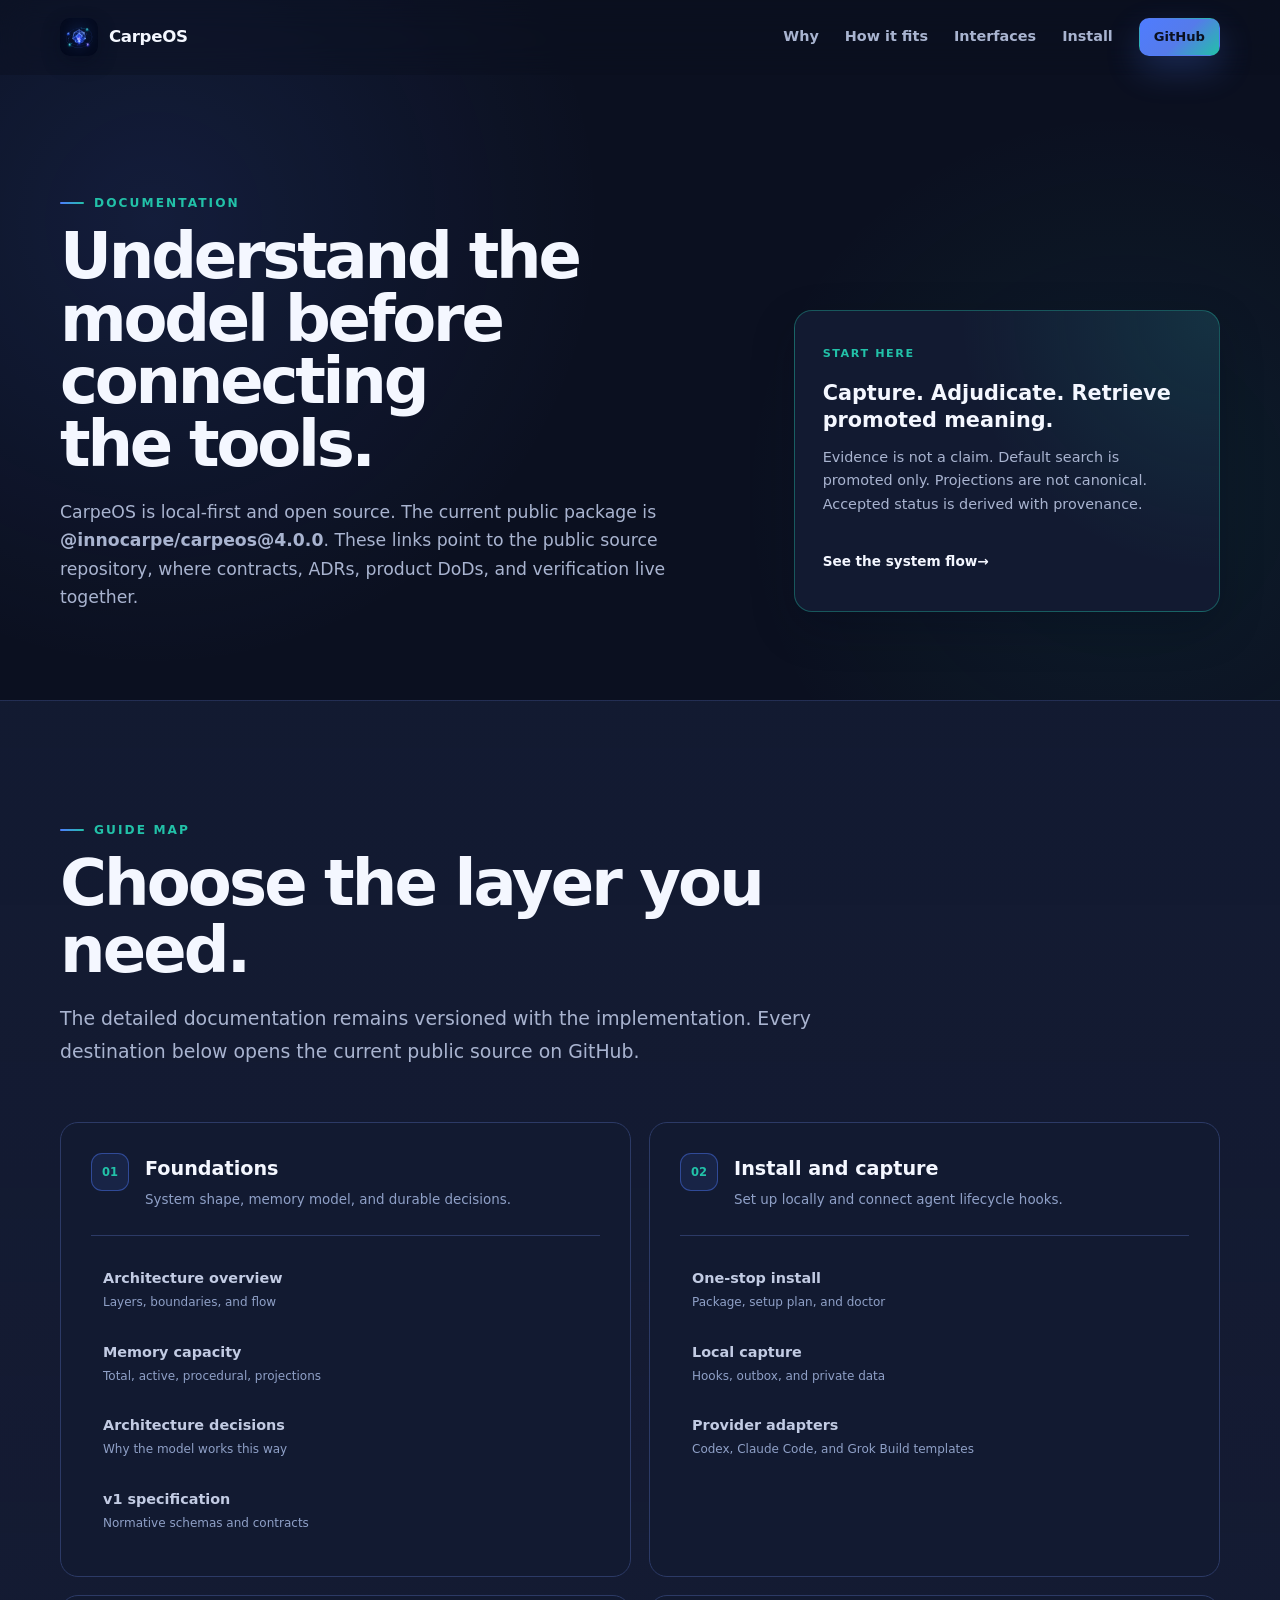
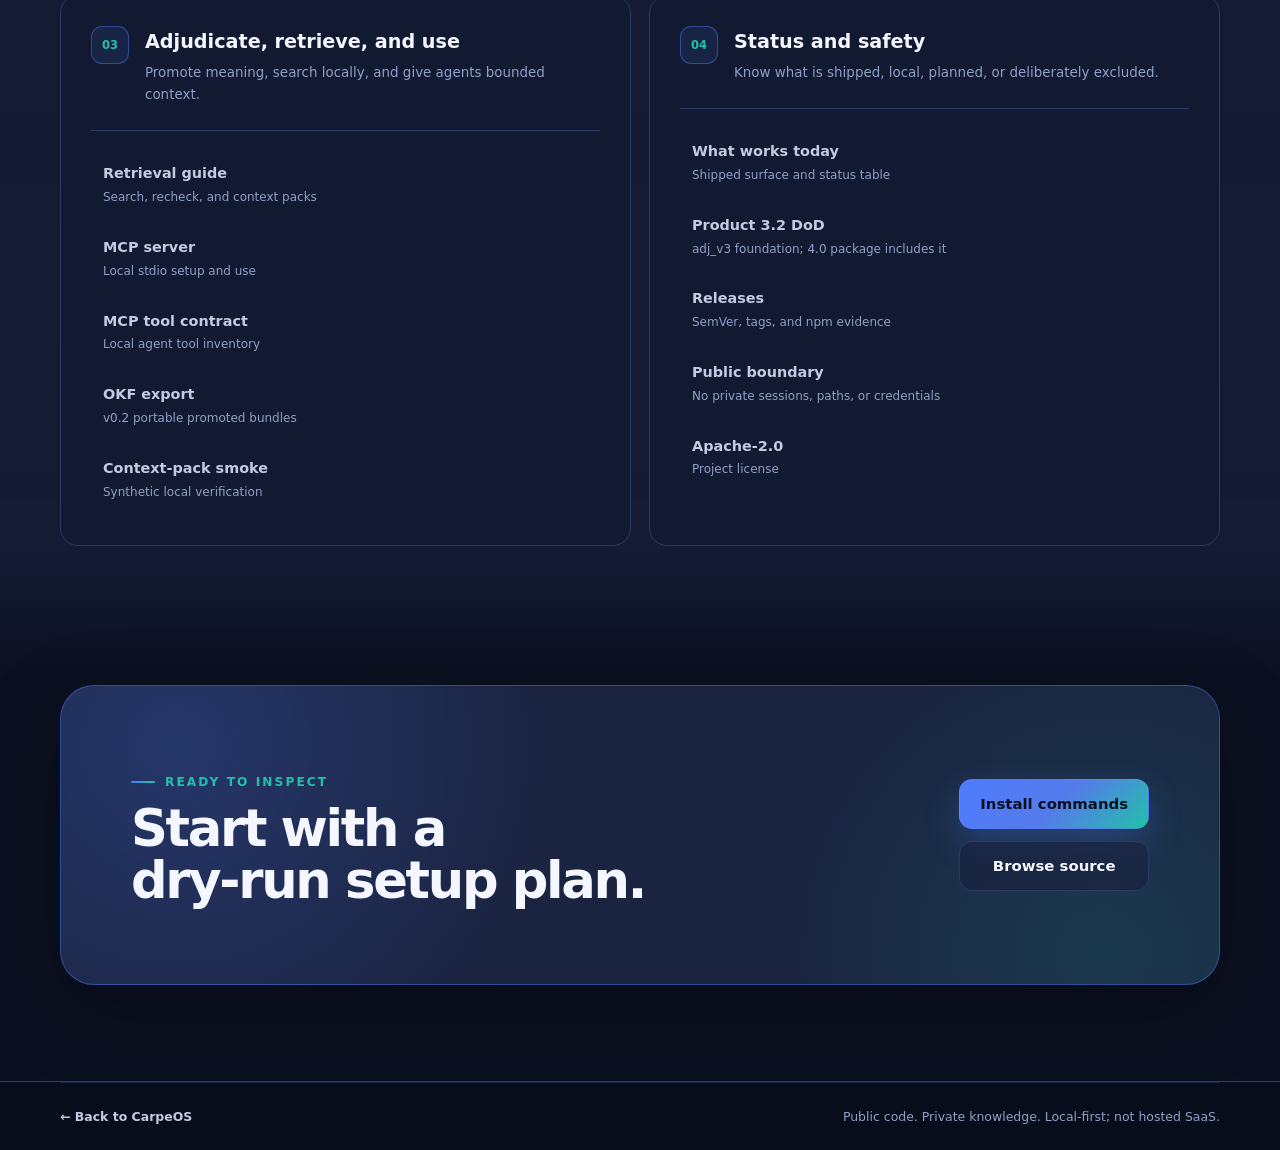
==== commit a6ee4647: "docs: pin marketing site and claims ledger to v4.0.0 Point hero status, install pin, footer release " ====
--- a/docs/index.html
+++ b/docs/index.html
@@ -39,7 +39,7 @@
         <div class="reveal">
           <span class="eyebrow">Documentation</span>
           <h1 id="docs-heading">Understand the model before connecting the tools.</h1>
-          <p>CarpeOS is local-first and open source. The current public package is <strong>@innocarpe/carpeos@3.2.0</strong>. These links point to the public source repository, where contracts, ADRs, product DoDs, and verification live together.</p>
+          <p>CarpeOS is local-first and open source. The current public package is <strong>@innocarpe/carpeos@4.0.0</strong>. These links point to the public source repository, where contracts, ADRs, product DoDs, and verification live together.</p>
         </div>
         <div class="docs-hero-card reveal">
           <span>Start here</span>
@@ -104,8 +104,8 @@
               <div><h3 id="group-status">Status and safety</h3><p>Know what is shipped, local, planned, or deliberately excluded.</p></div>
             </div>
             <ul>
-              <li><a href="https://github.com/innocarpe/carpeos#what-works-today" target="_blank" rel="noopener noreferrer"><span>What works today</span><small>Shipped 3.x implementation table</small></a></li>
-              <li><a href="https://github.com/innocarpe/carpeos/blob/main/docs/maintainers/product-3.2.0.md" target="_blank" rel="noopener noreferrer"><span>Product 3.2 DoD</span><small>adj_v3, evaluators, B0 preview</small></a></li>
+              <li><a href="https://github.com/innocarpe/carpeos#what-works-today" target="_blank" rel="noopener noreferrer"><span>What works today</span><small>Shipped surface and status table</small></a></li>
+              <li><a href="https://github.com/innocarpe/carpeos/blob/main/docs/maintainers/product-3.2.0.md" target="_blank" rel="noopener noreferrer"><span>Product 3.2 DoD</span><small>adj_v3 foundation; 4.0 package includes it</small></a></li>
               <li><a href="https://github.com/innocarpe/carpeos/blob/main/docs/maintainers/versioning-and-releases.md" target="_blank" rel="noopener noreferrer"><span>Releases</span><small>SemVer, tags, and npm evidence</small></a></li>
               <li><a href="https://github.com/innocarpe/carpeos/blob/main/AGENTS.md" target="_blank" rel="noopener noreferrer"><span>Public boundary</span><small>No private sessions, paths, or credentials</small></a></li>
               <li><a href="https://github.com/innocarpe/carpeos/blob/main/LICENSE" target="_blank" rel="noopener noreferrer"><span>Apache-2.0</span><small>Project license</small></a></li>
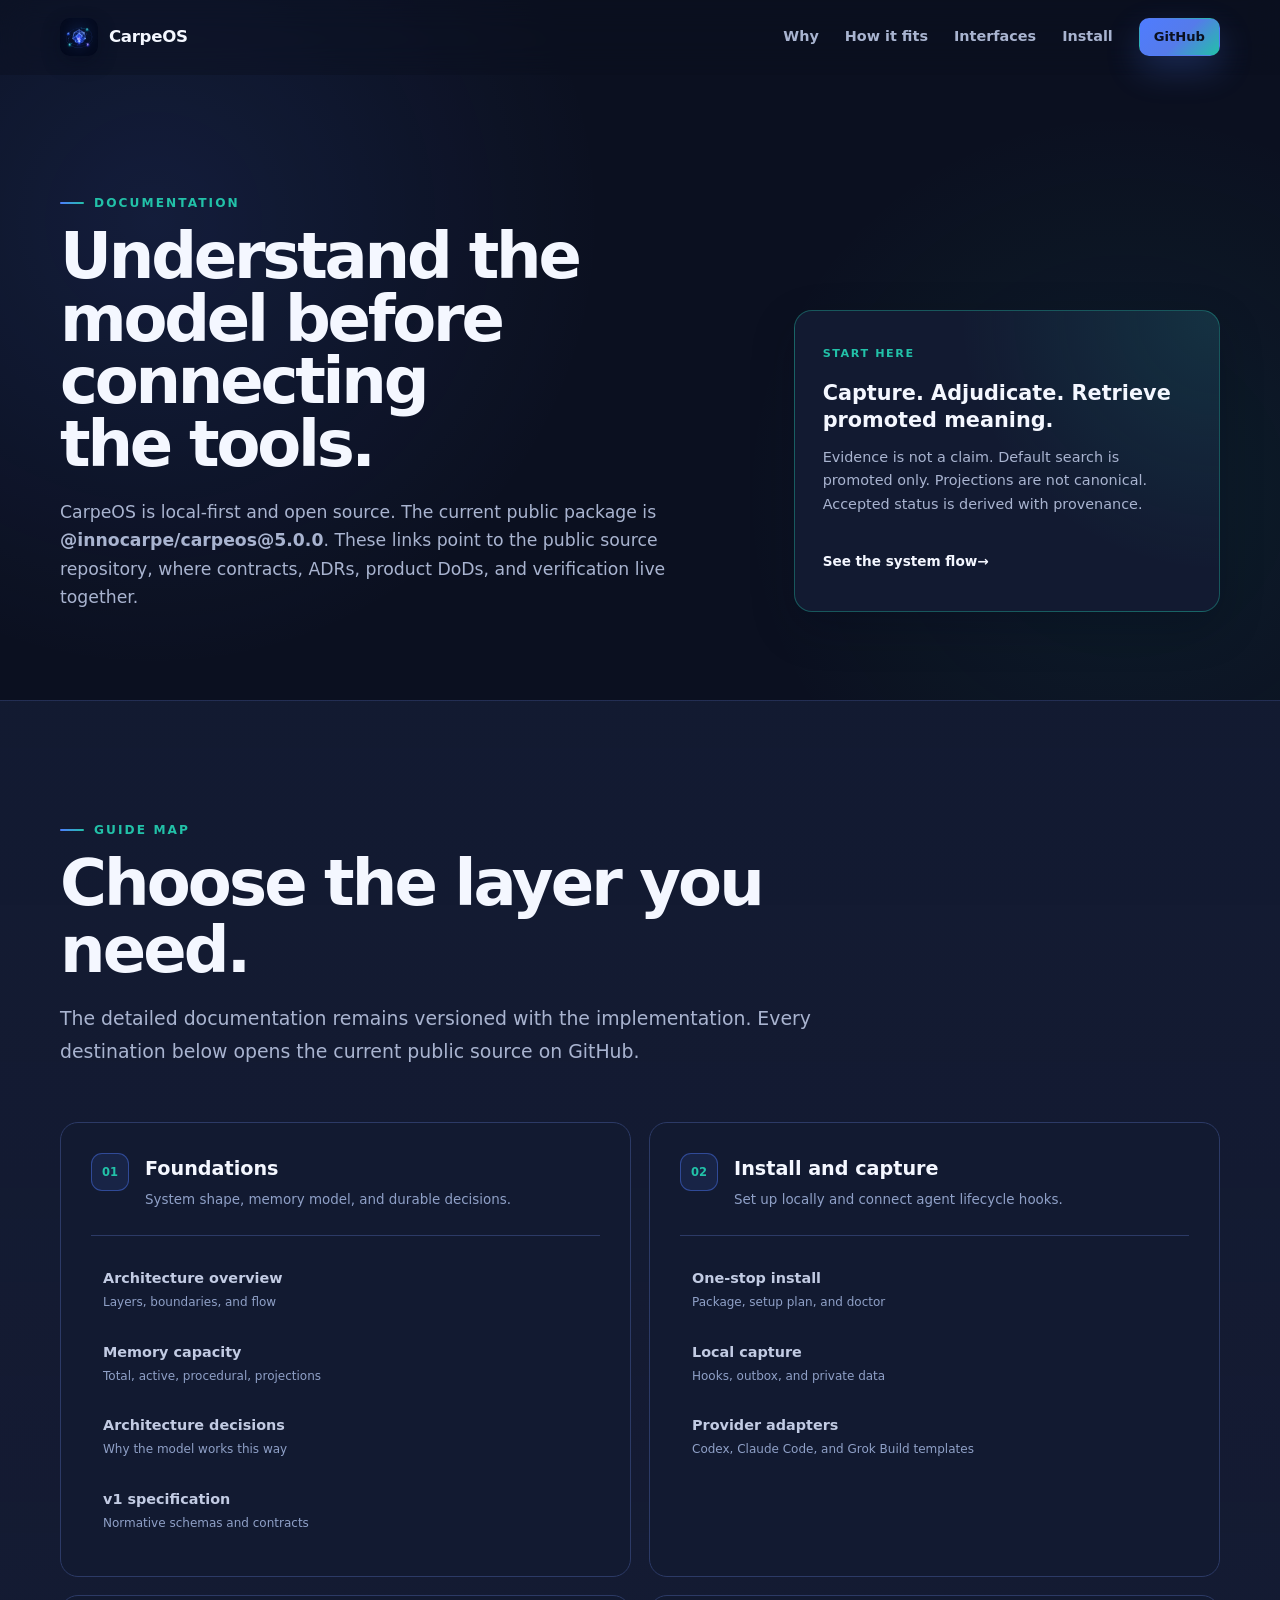
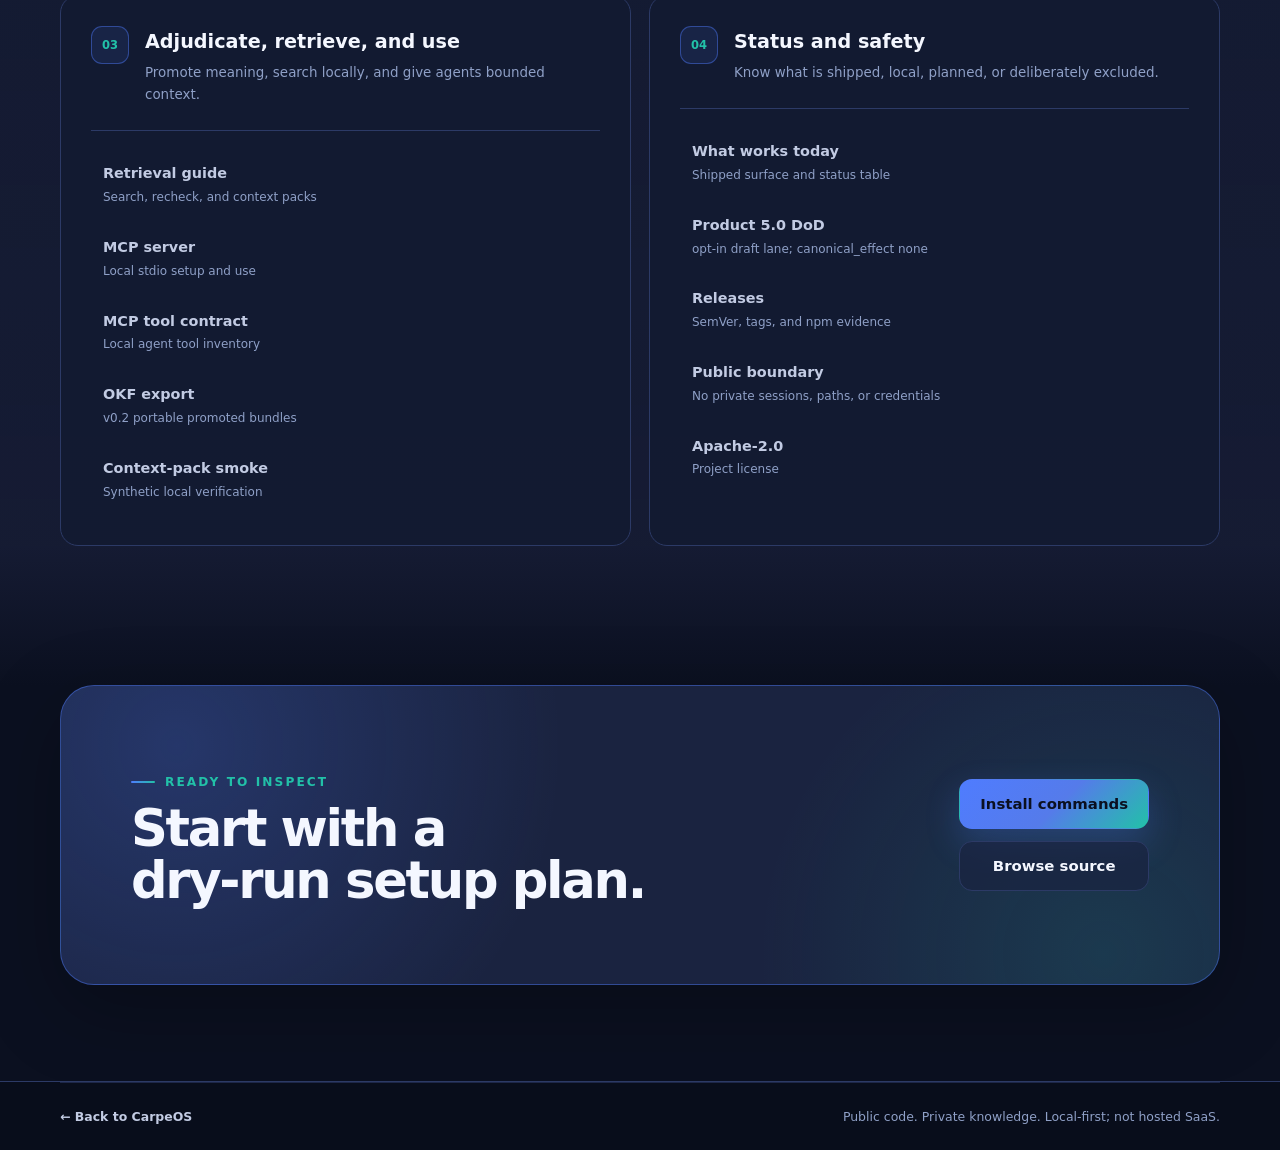
==== commit bedaddee: "docs: pin marketing site and claims ledger to v5.0.0 Point hero status, install pin, footer release " ====
--- a/docs/index.html
+++ b/docs/index.html
@@ -39,7 +39,7 @@
         <div class="reveal">
           <span class="eyebrow">Documentation</span>
           <h1 id="docs-heading">Understand the model before connecting the tools.</h1>
-          <p>CarpeOS is local-first and open source. The current public package is <strong>@innocarpe/carpeos@4.0.0</strong>. These links point to the public source repository, where contracts, ADRs, product DoDs, and verification live together.</p>
+          <p>CarpeOS is local-first and open source. The current public package is <strong>@innocarpe/carpeos@5.0.0</strong>. These links point to the public source repository, where contracts, ADRs, product DoDs, and verification live together.</p>
         </div>
         <div class="docs-hero-card reveal">
           <span>Start here</span>
@@ -105,7 +105,7 @@
             </div>
             <ul>
               <li><a href="https://github.com/innocarpe/carpeos#what-works-today" target="_blank" rel="noopener noreferrer"><span>What works today</span><small>Shipped surface and status table</small></a></li>
-              <li><a href="https://github.com/innocarpe/carpeos/blob/main/docs/maintainers/product-3.2.0.md" target="_blank" rel="noopener noreferrer"><span>Product 3.2 DoD</span><small>adj_v3 foundation; 4.0 package includes it</small></a></li>
+              <li><a href="https://github.com/innocarpe/carpeos/blob/main/docs/maintainers/product-5.0.0.md" target="_blank" rel="noopener noreferrer"><span>Product 5.0 DoD</span><small>opt-in draft lane; canonical_effect none</small></a></li>
               <li><a href="https://github.com/innocarpe/carpeos/blob/main/docs/maintainers/versioning-and-releases.md" target="_blank" rel="noopener noreferrer"><span>Releases</span><small>SemVer, tags, and npm evidence</small></a></li>
               <li><a href="https://github.com/innocarpe/carpeos/blob/main/AGENTS.md" target="_blank" rel="noopener noreferrer"><span>Public boundary</span><small>No private sessions, paths, or credentials</small></a></li>
               <li><a href="https://github.com/innocarpe/carpeos/blob/main/LICENSE" target="_blank" rel="noopener noreferrer"><span>Apache-2.0</span><small>Project license</small></a></li>
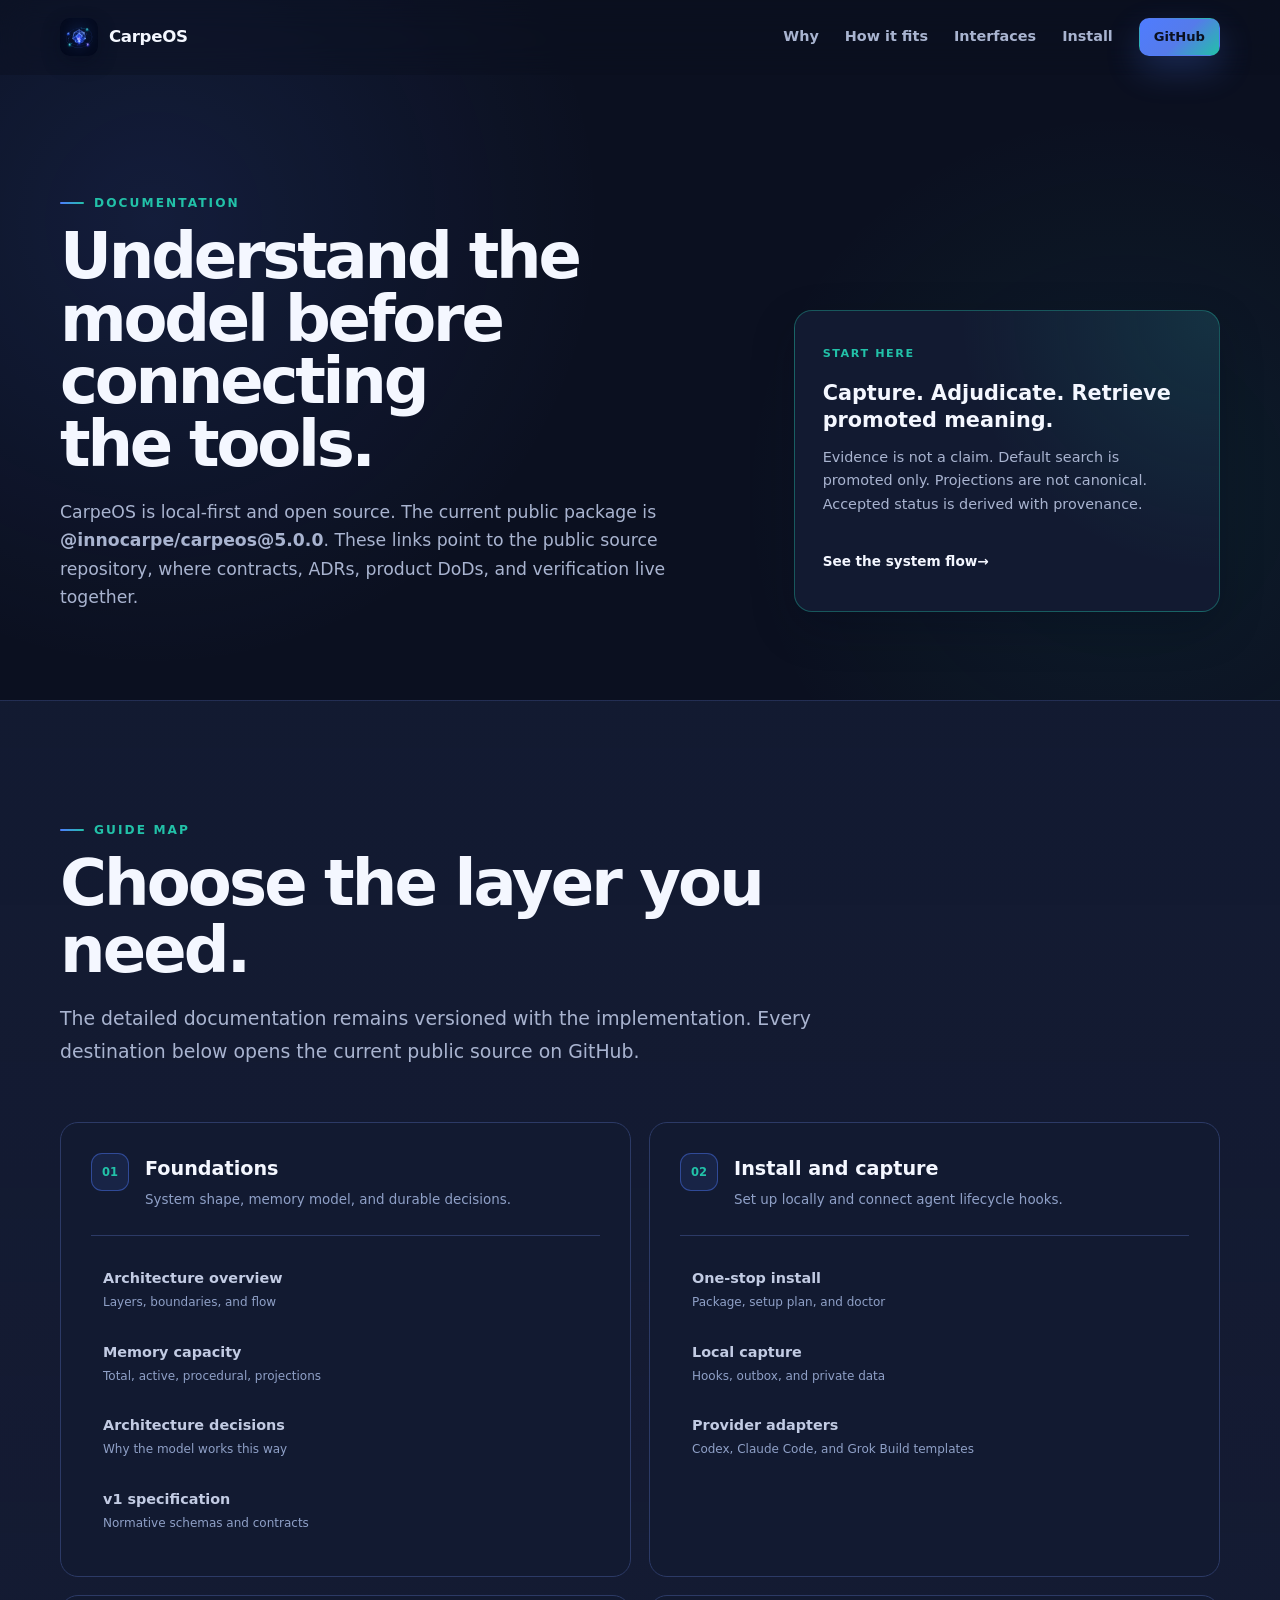
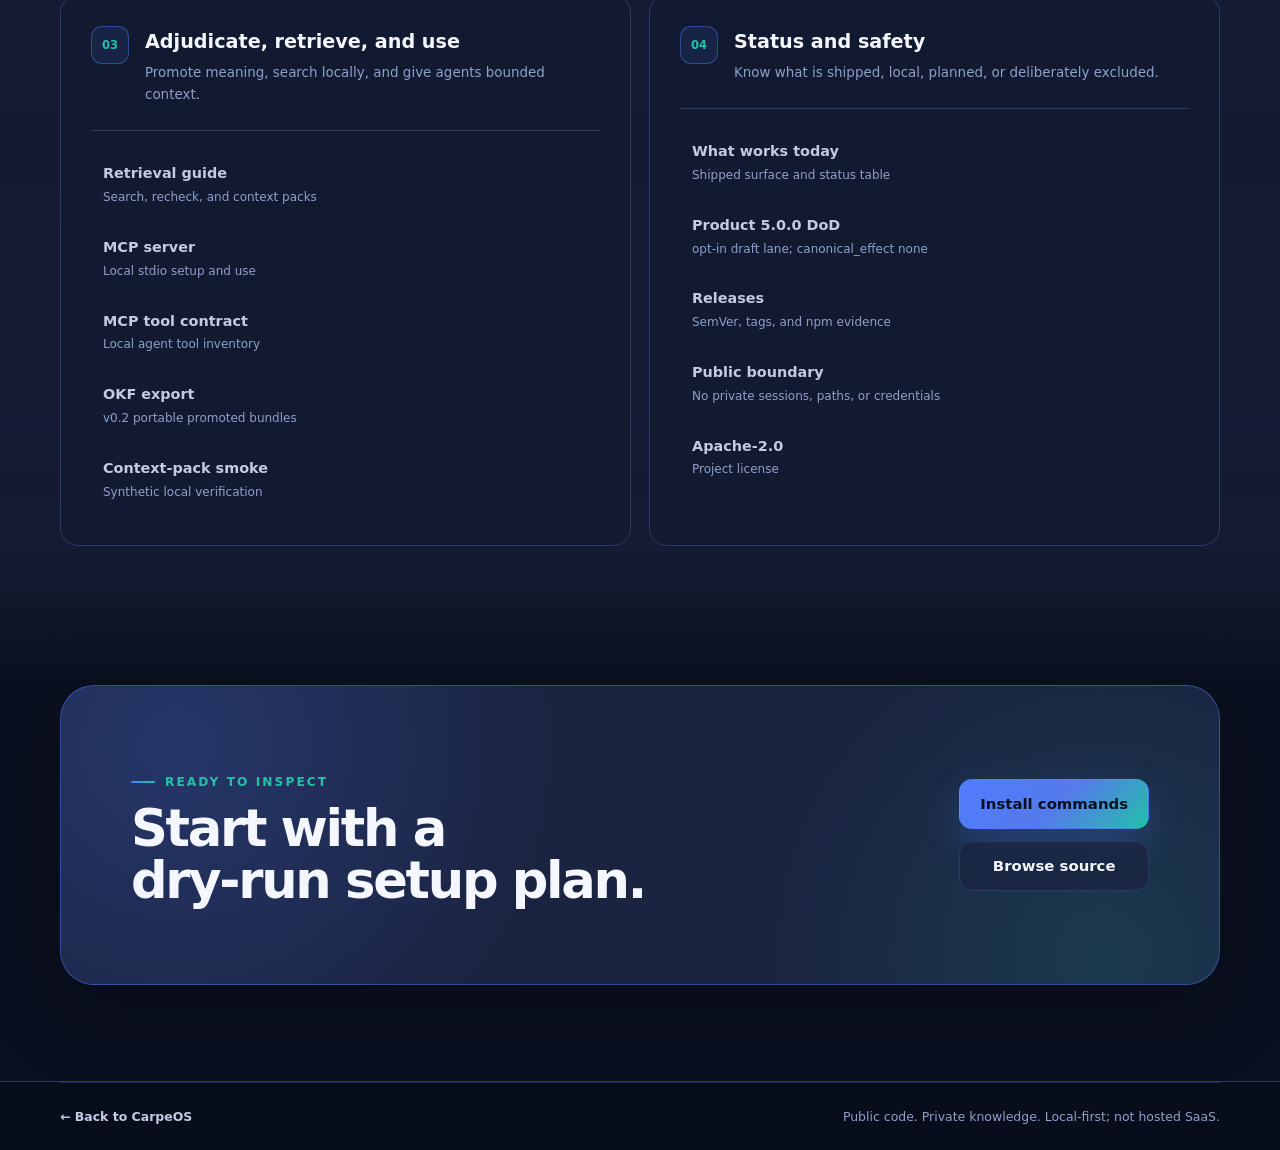
==== commit 63979f54: "fix: use full SemVer in Product 5.0.0 DoD label Keep public product version naming as x.y.z end-to-e" ====
--- a/docs/index.html
+++ b/docs/index.html
@@ -105,7 +105,7 @@
             </div>
             <ul>
               <li><a href="https://github.com/innocarpe/carpeos#what-works-today" target="_blank" rel="noopener noreferrer"><span>What works today</span><small>Shipped surface and status table</small></a></li>
-              <li><a href="https://github.com/innocarpe/carpeos/blob/main/docs/maintainers/product-5.0.0.md" target="_blank" rel="noopener noreferrer"><span>Product 5.0 DoD</span><small>opt-in draft lane; canonical_effect none</small></a></li>
+              <li><a href="https://github.com/innocarpe/carpeos/blob/main/docs/maintainers/product-5.0.0.md" target="_blank" rel="noopener noreferrer"><span>Product 5.0.0 DoD</span><small>opt-in draft lane; canonical_effect none</small></a></li>
               <li><a href="https://github.com/innocarpe/carpeos/blob/main/docs/maintainers/versioning-and-releases.md" target="_blank" rel="noopener noreferrer"><span>Releases</span><small>SemVer, tags, and npm evidence</small></a></li>
               <li><a href="https://github.com/innocarpe/carpeos/blob/main/AGENTS.md" target="_blank" rel="noopener noreferrer"><span>Public boundary</span><small>No private sessions, paths, or credentials</small></a></li>
               <li><a href="https://github.com/innocarpe/carpeos/blob/main/LICENSE" target="_blank" rel="noopener noreferrer"><span>Apache-2.0</span><small>Project license</small></a></li>
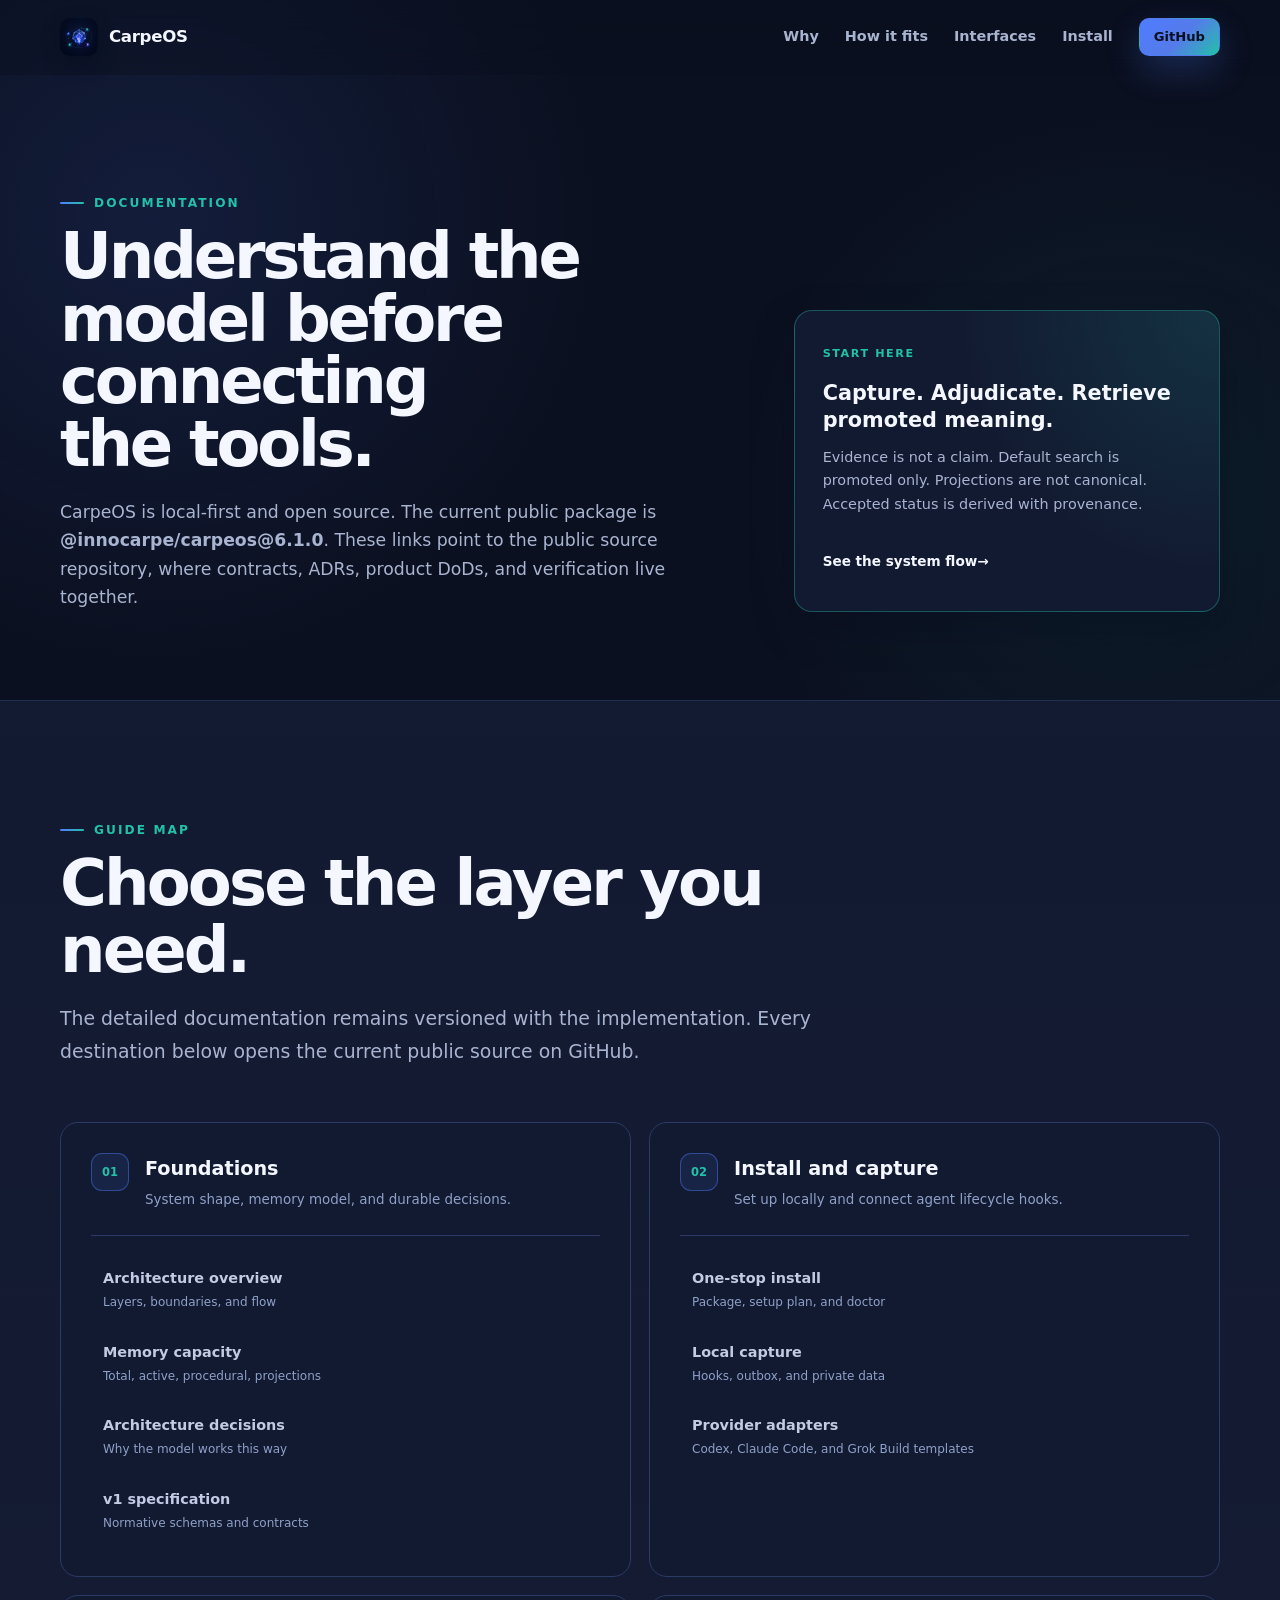
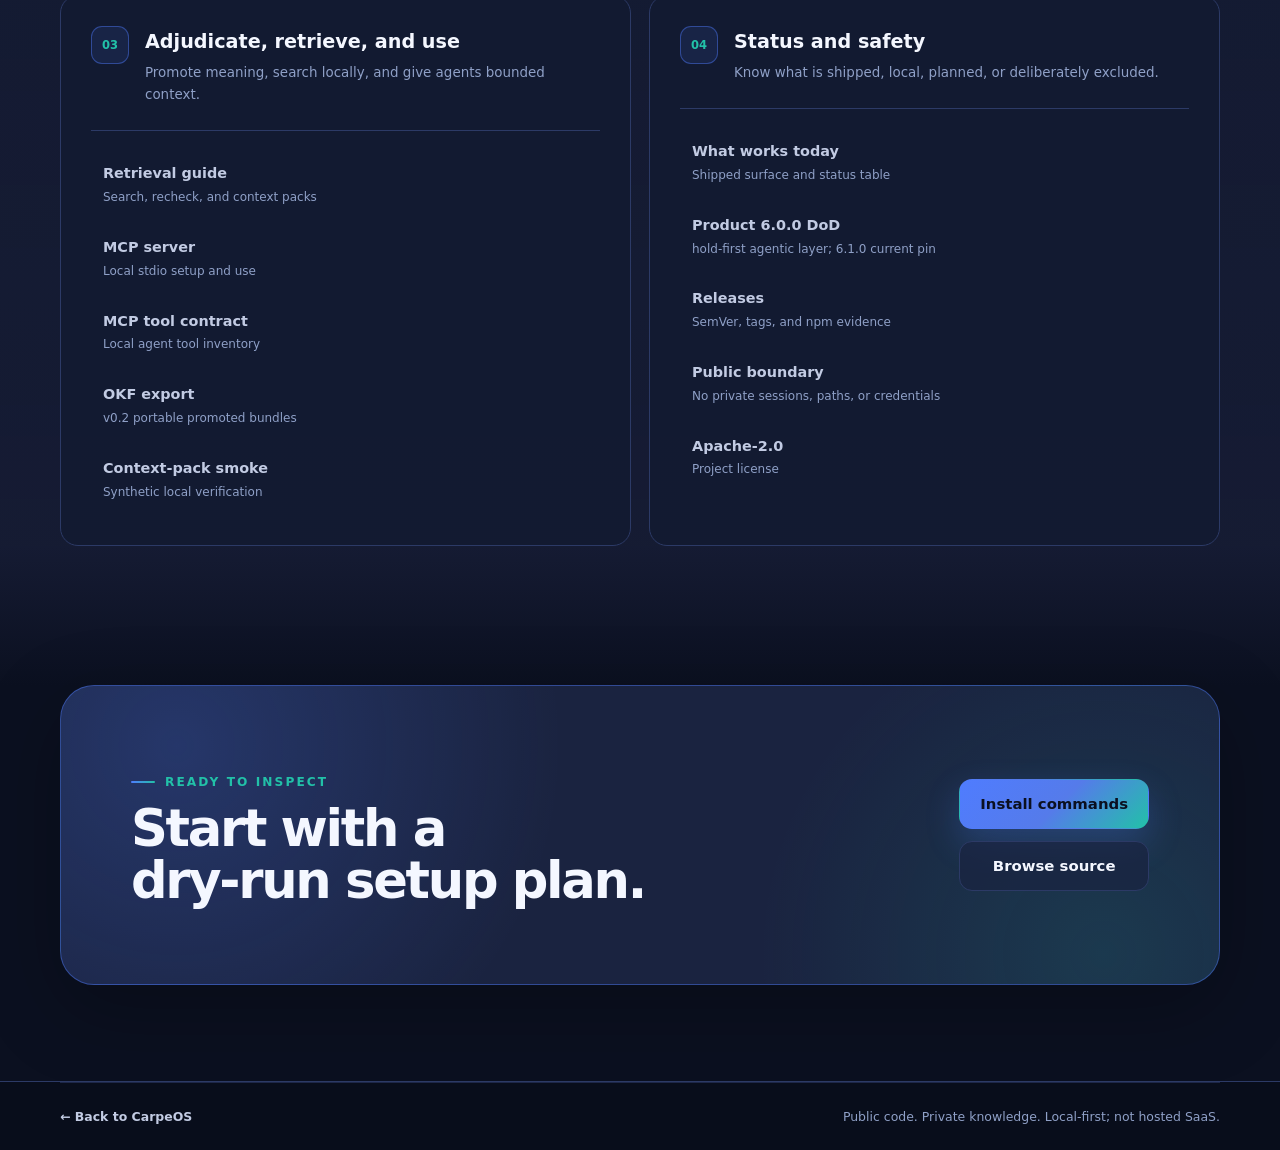
==== commit 284ab35b: "docs: pin marketing site and claims ledger to v6.1.0 Point hero, install pin, footer release, and do" ====
--- a/docs/index.html
+++ b/docs/index.html
@@ -39,7 +39,7 @@
         <div class="reveal">
           <span class="eyebrow">Documentation</span>
           <h1 id="docs-heading">Understand the model before connecting the tools.</h1>
-          <p>CarpeOS is local-first and open source. The current public package is <strong>@innocarpe/carpeos@5.0.0</strong>. These links point to the public source repository, where contracts, ADRs, product DoDs, and verification live together.</p>
+          <p>CarpeOS is local-first and open source. The current public package is <strong>@innocarpe/carpeos@6.1.0</strong>. These links point to the public source repository, where contracts, ADRs, product DoDs, and verification live together.</p>
         </div>
         <div class="docs-hero-card reveal">
           <span>Start here</span>
@@ -105,7 +105,7 @@
             </div>
             <ul>
               <li><a href="https://github.com/innocarpe/carpeos#what-works-today" target="_blank" rel="noopener noreferrer"><span>What works today</span><small>Shipped surface and status table</small></a></li>
-              <li><a href="https://github.com/innocarpe/carpeos/blob/main/docs/maintainers/product-5.0.0.md" target="_blank" rel="noopener noreferrer"><span>Product 5.0.0 DoD</span><small>opt-in draft lane; canonical_effect none</small></a></li>
+              <li><a href="https://github.com/innocarpe/carpeos/blob/main/docs/maintainers/product-6.0.0.md" target="_blank" rel="noopener noreferrer"><span>Product 6.0.0 DoD</span><small>hold-first agentic layer; 6.1.0 current pin</small></a></li>
               <li><a href="https://github.com/innocarpe/carpeos/blob/main/docs/maintainers/versioning-and-releases.md" target="_blank" rel="noopener noreferrer"><span>Releases</span><small>SemVer, tags, and npm evidence</small></a></li>
               <li><a href="https://github.com/innocarpe/carpeos/blob/main/AGENTS.md" target="_blank" rel="noopener noreferrer"><span>Public boundary</span><small>No private sessions, paths, or credentials</small></a></li>
               <li><a href="https://github.com/innocarpe/carpeos/blob/main/LICENSE" target="_blank" rel="noopener noreferrer"><span>Apache-2.0</span><small>Project license</small></a></li>
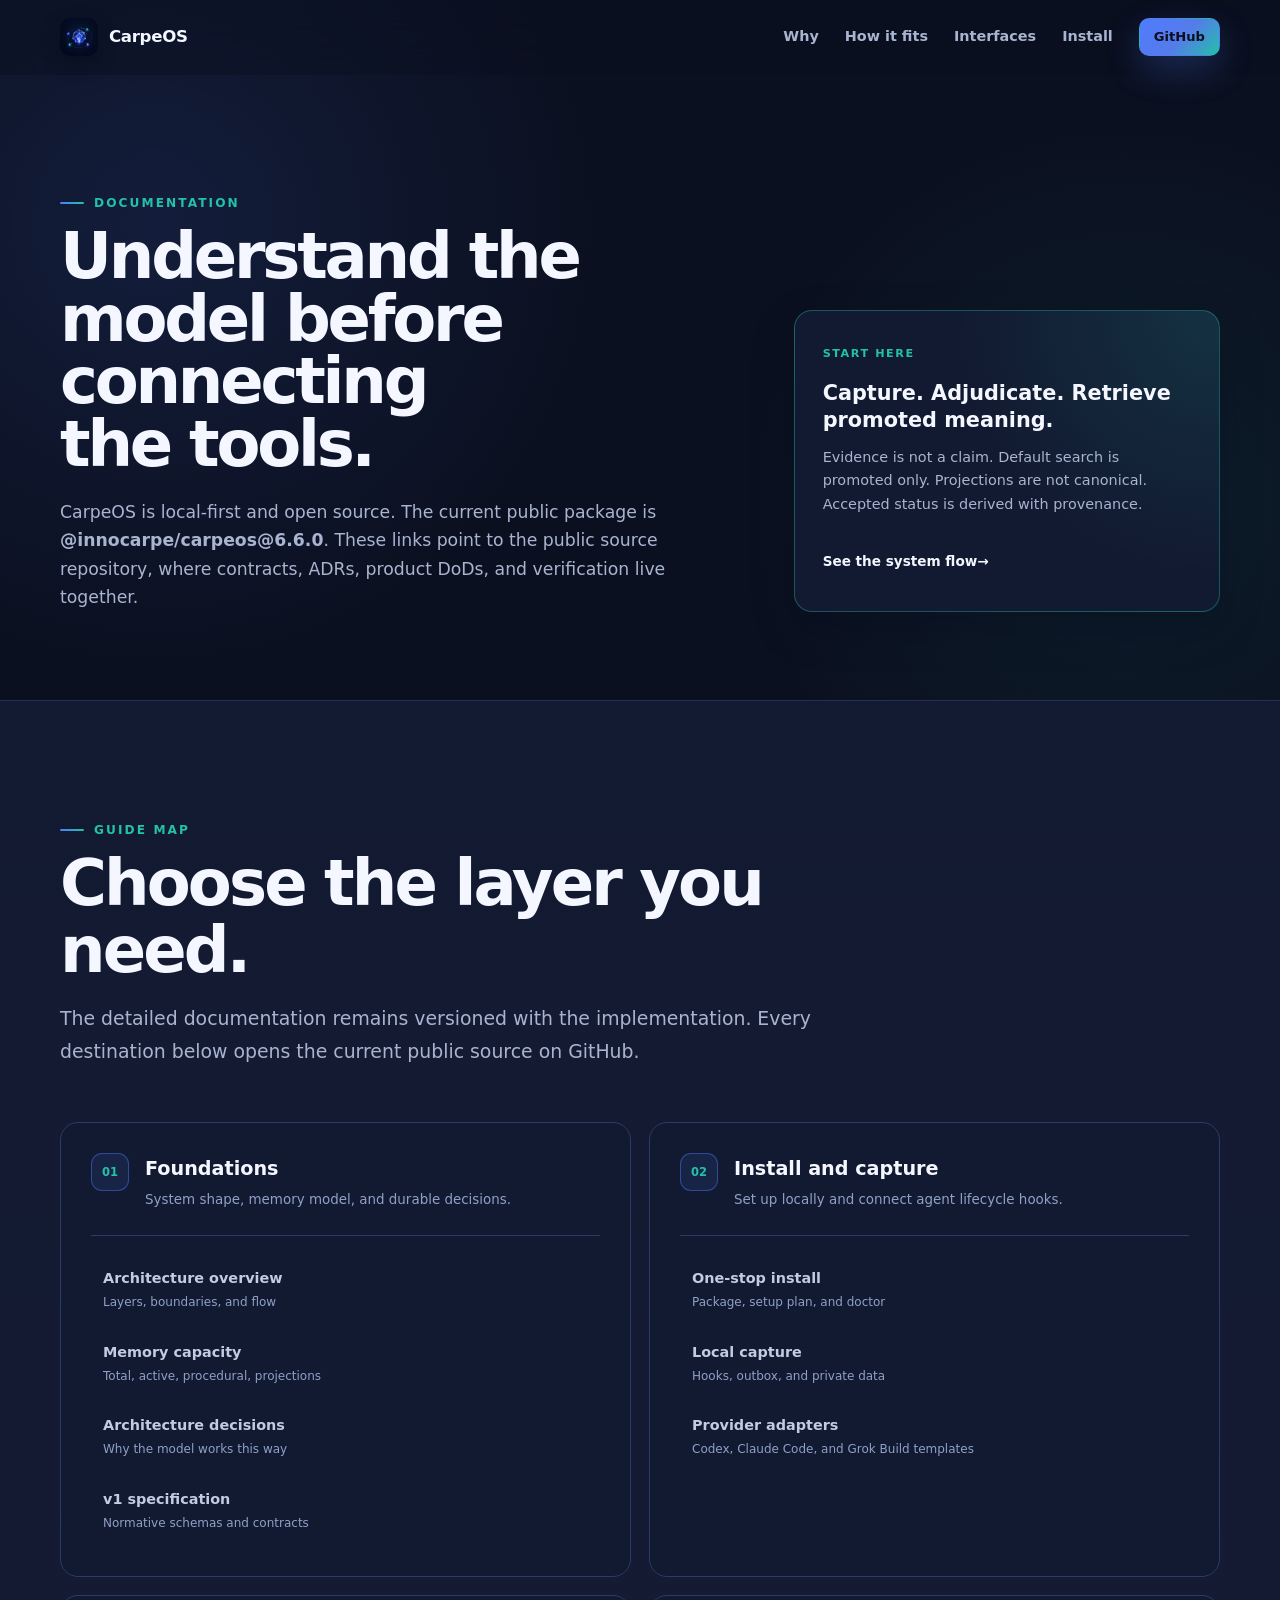
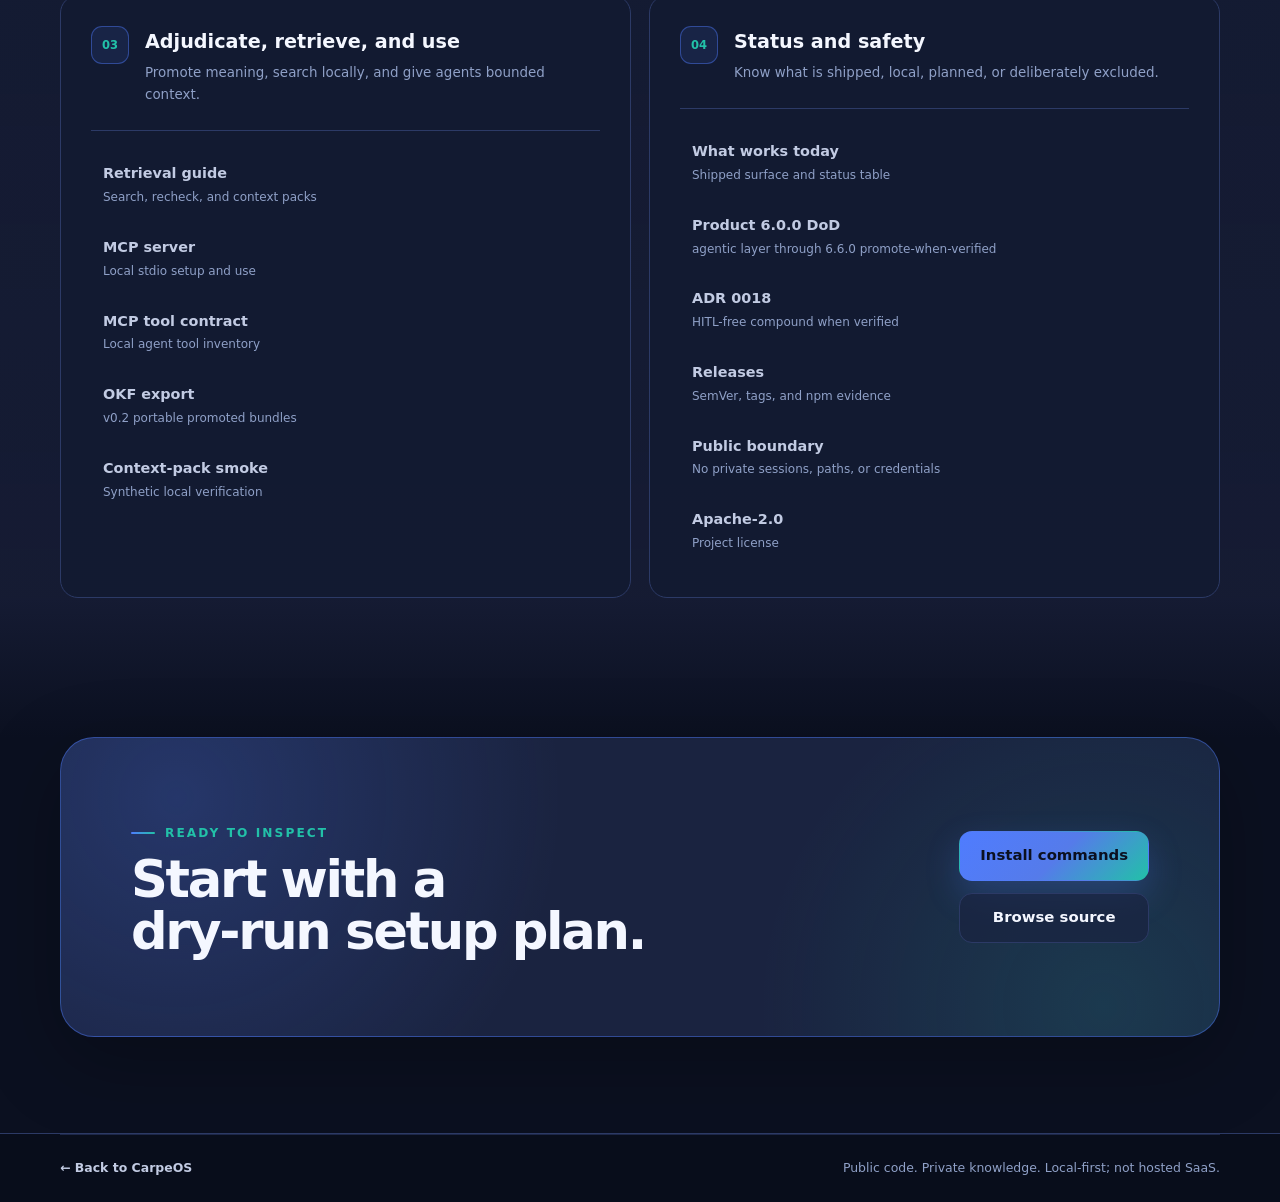
==== commit 73e11ca0: "docs: pin site to v6.6.0 and surface agentic compound path Update full-SemVer pins to @innocarpe/car" ====
--- a/docs/index.html
+++ b/docs/index.html
@@ -39,7 +39,7 @@
         <div class="reveal">
           <span class="eyebrow">Documentation</span>
           <h1 id="docs-heading">Understand the model before connecting the tools.</h1>
-          <p>CarpeOS is local-first and open source. The current public package is <strong>@innocarpe/carpeos@6.1.0</strong>. These links point to the public source repository, where contracts, ADRs, product DoDs, and verification live together.</p>
+          <p>CarpeOS is local-first and open source. The current public package is <strong>@innocarpe/carpeos@6.6.0</strong>. These links point to the public source repository, where contracts, ADRs, product DoDs, and verification live together.</p>
         </div>
         <div class="docs-hero-card reveal">
           <span>Start here</span>
@@ -105,7 +105,8 @@
             </div>
             <ul>
               <li><a href="https://github.com/innocarpe/carpeos#what-works-today" target="_blank" rel="noopener noreferrer"><span>What works today</span><small>Shipped surface and status table</small></a></li>
-              <li><a href="https://github.com/innocarpe/carpeos/blob/main/docs/maintainers/product-6.0.0.md" target="_blank" rel="noopener noreferrer"><span>Product 6.0.0 DoD</span><small>hold-first agentic layer; 6.1.0 current pin</small></a></li>
+              <li><a href="https://github.com/innocarpe/carpeos/blob/main/docs/maintainers/product-6.0.0.md" target="_blank" rel="noopener noreferrer"><span>Product 6.0.0 DoD</span><small>agentic layer through 6.6.0 promote-when-verified</small></a></li>
+              <li><a href="https://github.com/innocarpe/carpeos/blob/main/docs/adr/0018-agentic-hitl-free-compound-loop.md" target="_blank" rel="noopener noreferrer"><span>ADR 0018</span><small>HITL-free compound when verified</small></a></li>
               <li><a href="https://github.com/innocarpe/carpeos/blob/main/docs/maintainers/versioning-and-releases.md" target="_blank" rel="noopener noreferrer"><span>Releases</span><small>SemVer, tags, and npm evidence</small></a></li>
               <li><a href="https://github.com/innocarpe/carpeos/blob/main/AGENTS.md" target="_blank" rel="noopener noreferrer"><span>Public boundary</span><small>No private sessions, paths, or credentials</small></a></li>
               <li><a href="https://github.com/innocarpe/carpeos/blob/main/LICENSE" target="_blank" rel="noopener noreferrer"><span>Apache-2.0</span><small>Project license</small></a></li>
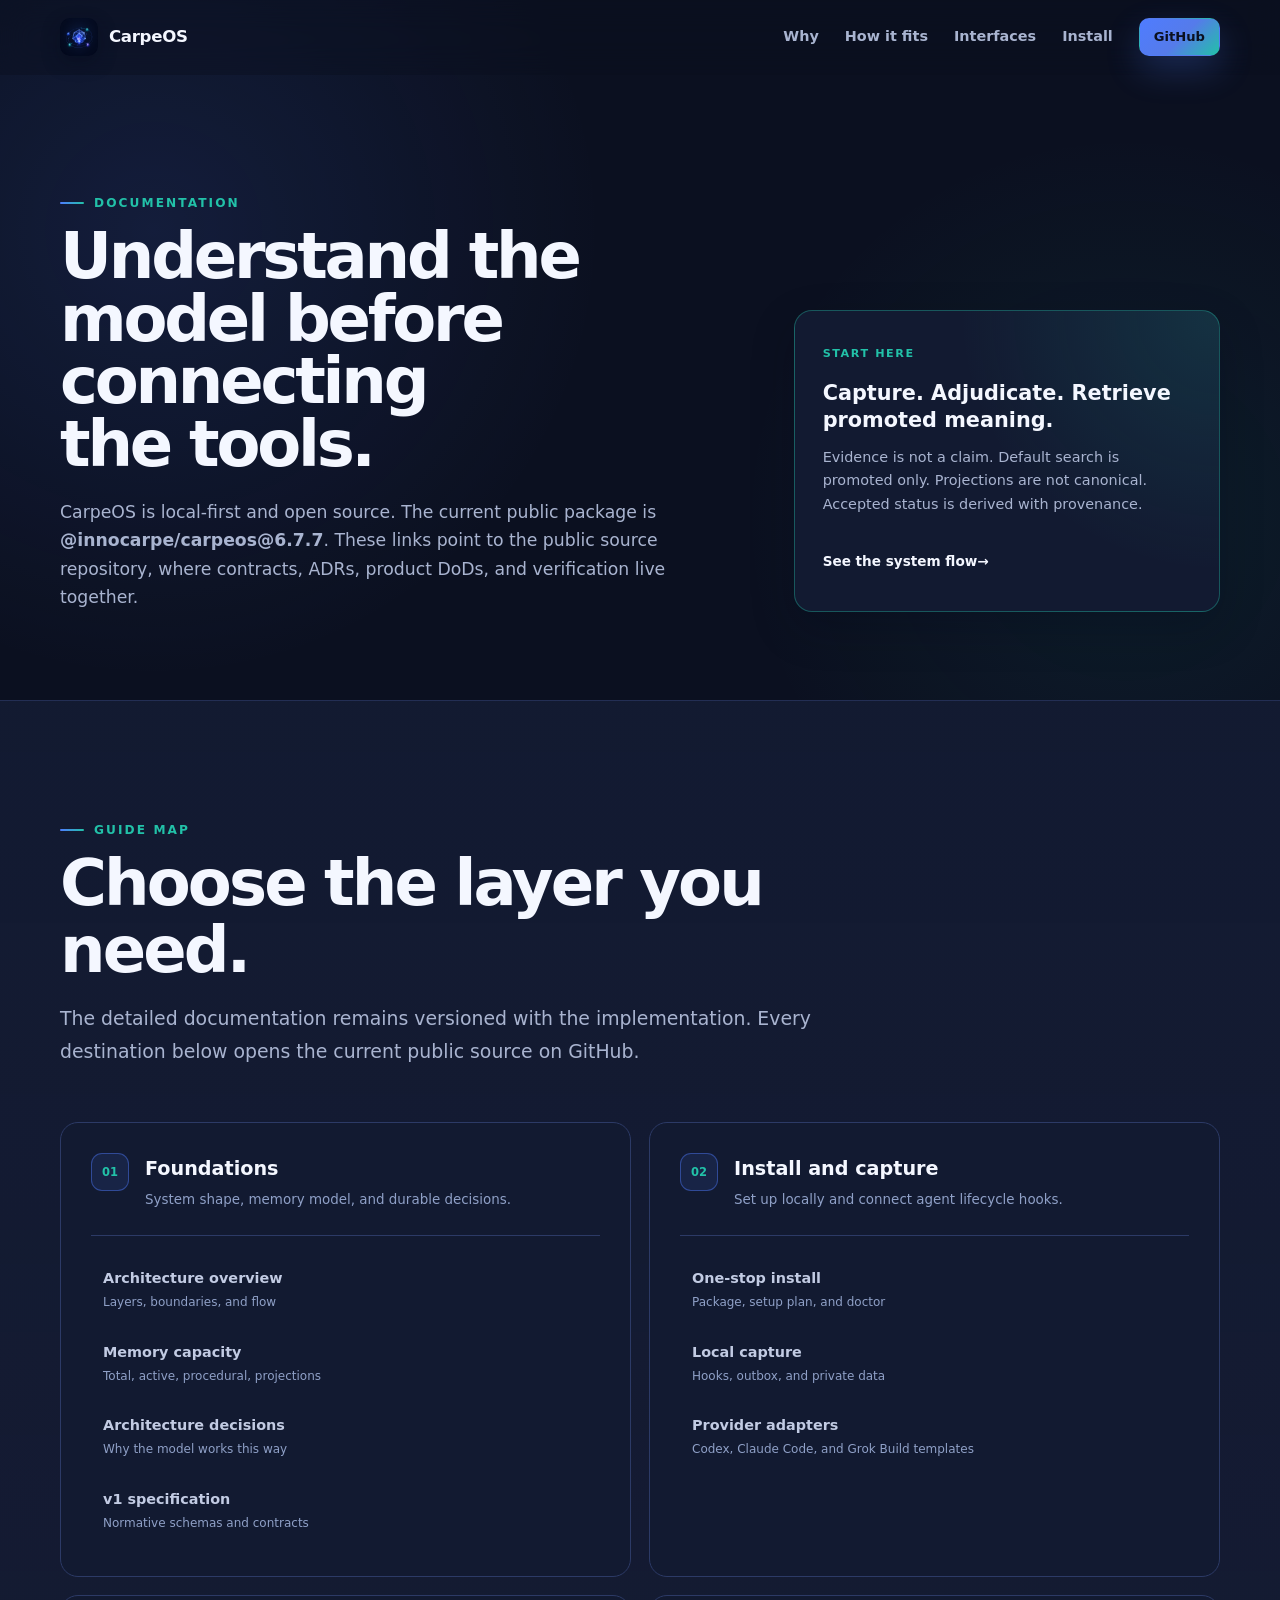
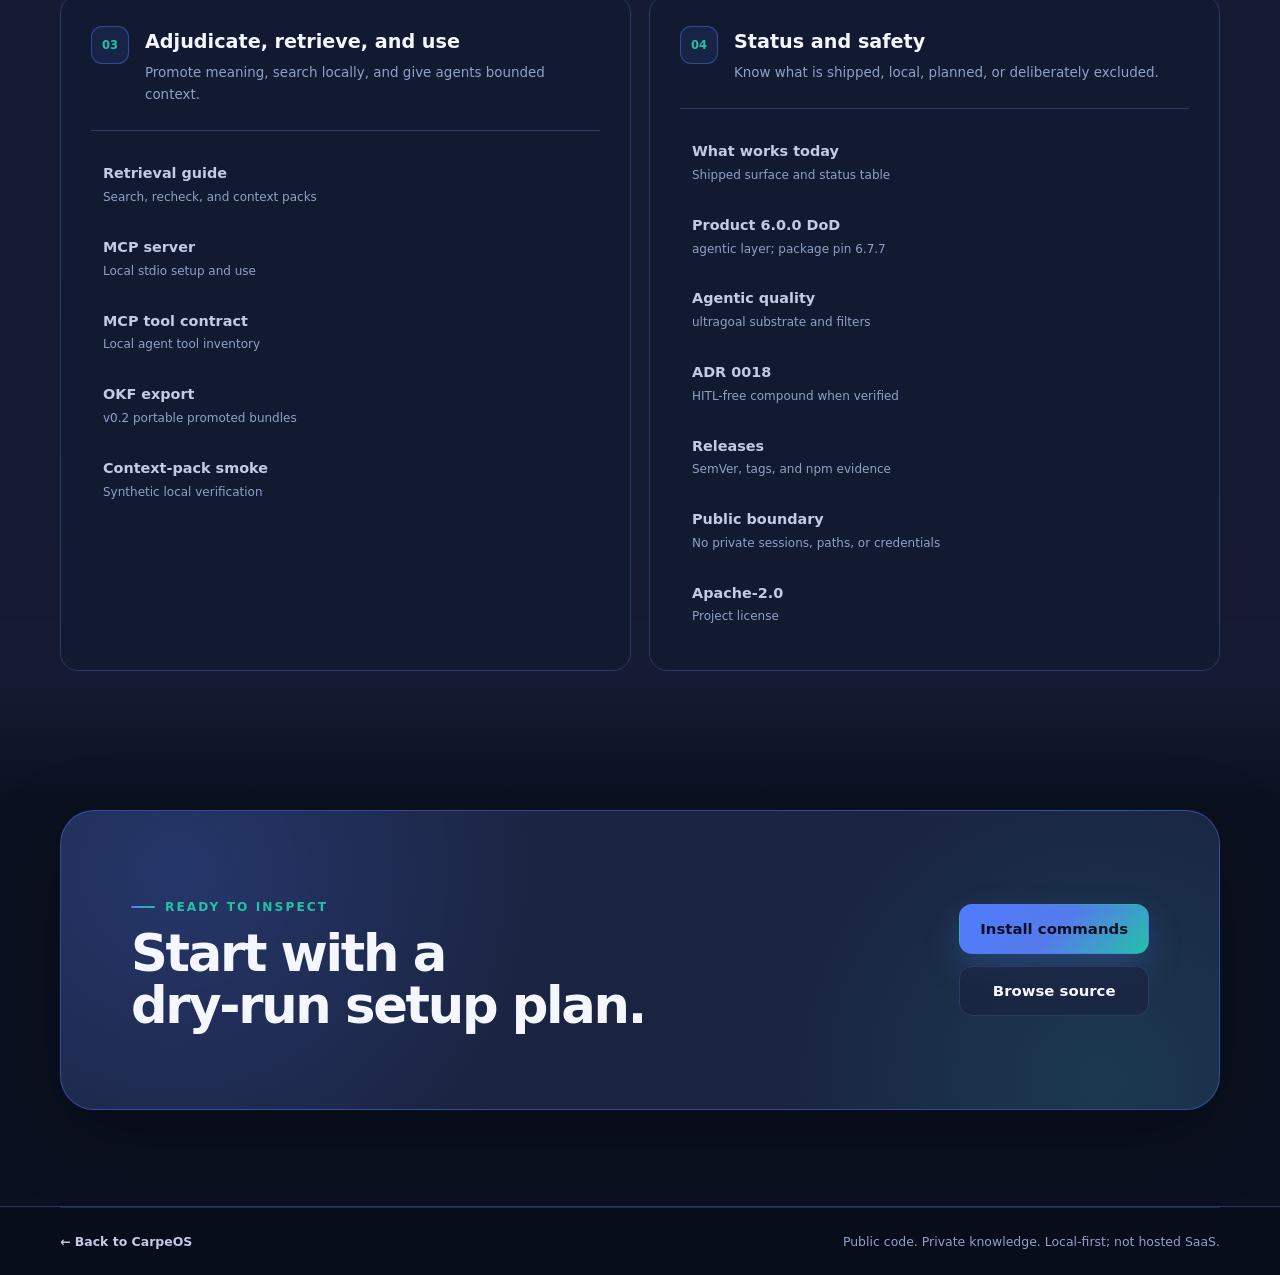
==== commit c219bbd3: "docs: pin site to v6.7.7 and refresh agentic quality copy Update full-SemVer pins to @innocarpe/carp" ====
--- a/docs/index.html
+++ b/docs/index.html
@@ -39,7 +39,7 @@
         <div class="reveal">
           <span class="eyebrow">Documentation</span>
           <h1 id="docs-heading">Understand the model before connecting the tools.</h1>
-          <p>CarpeOS is local-first and open source. The current public package is <strong>@innocarpe/carpeos@6.6.0</strong>. These links point to the public source repository, where contracts, ADRs, product DoDs, and verification live together.</p>
+          <p>CarpeOS is local-first and open source. The current public package is <strong>@innocarpe/carpeos@6.7.7</strong>. These links point to the public source repository, where contracts, ADRs, product DoDs, and verification live together.</p>
         </div>
         <div class="docs-hero-card reveal">
           <span>Start here</span>
@@ -105,7 +105,8 @@
             </div>
             <ul>
               <li><a href="https://github.com/innocarpe/carpeos#what-works-today" target="_blank" rel="noopener noreferrer"><span>What works today</span><small>Shipped surface and status table</small></a></li>
-              <li><a href="https://github.com/innocarpe/carpeos/blob/main/docs/maintainers/product-6.0.0.md" target="_blank" rel="noopener noreferrer"><span>Product 6.0.0 DoD</span><small>agentic layer through 6.6.0 promote-when-verified</small></a></li>
+              <li><a href="https://github.com/innocarpe/carpeos/blob/main/docs/maintainers/product-6.0.0.md" target="_blank" rel="noopener noreferrer"><span>Product 6.0.0 DoD</span><small>agentic layer; package pin 6.7.7</small></a></li>
+              <li><a href="https://github.com/innocarpe/carpeos/blob/main/docs/architecture/agentic-quality.md" target="_blank" rel="noopener noreferrer"><span>Agentic quality</span><small>ultragoal substrate and filters</small></a></li>
               <li><a href="https://github.com/innocarpe/carpeos/blob/main/docs/adr/0018-agentic-hitl-free-compound-loop.md" target="_blank" rel="noopener noreferrer"><span>ADR 0018</span><small>HITL-free compound when verified</small></a></li>
               <li><a href="https://github.com/innocarpe/carpeos/blob/main/docs/maintainers/versioning-and-releases.md" target="_blank" rel="noopener noreferrer"><span>Releases</span><small>SemVer, tags, and npm evidence</small></a></li>
               <li><a href="https://github.com/innocarpe/carpeos/blob/main/AGENTS.md" target="_blank" rel="noopener noreferrer"><span>Public boundary</span><small>No private sessions, paths, or credentials</small></a></li>
